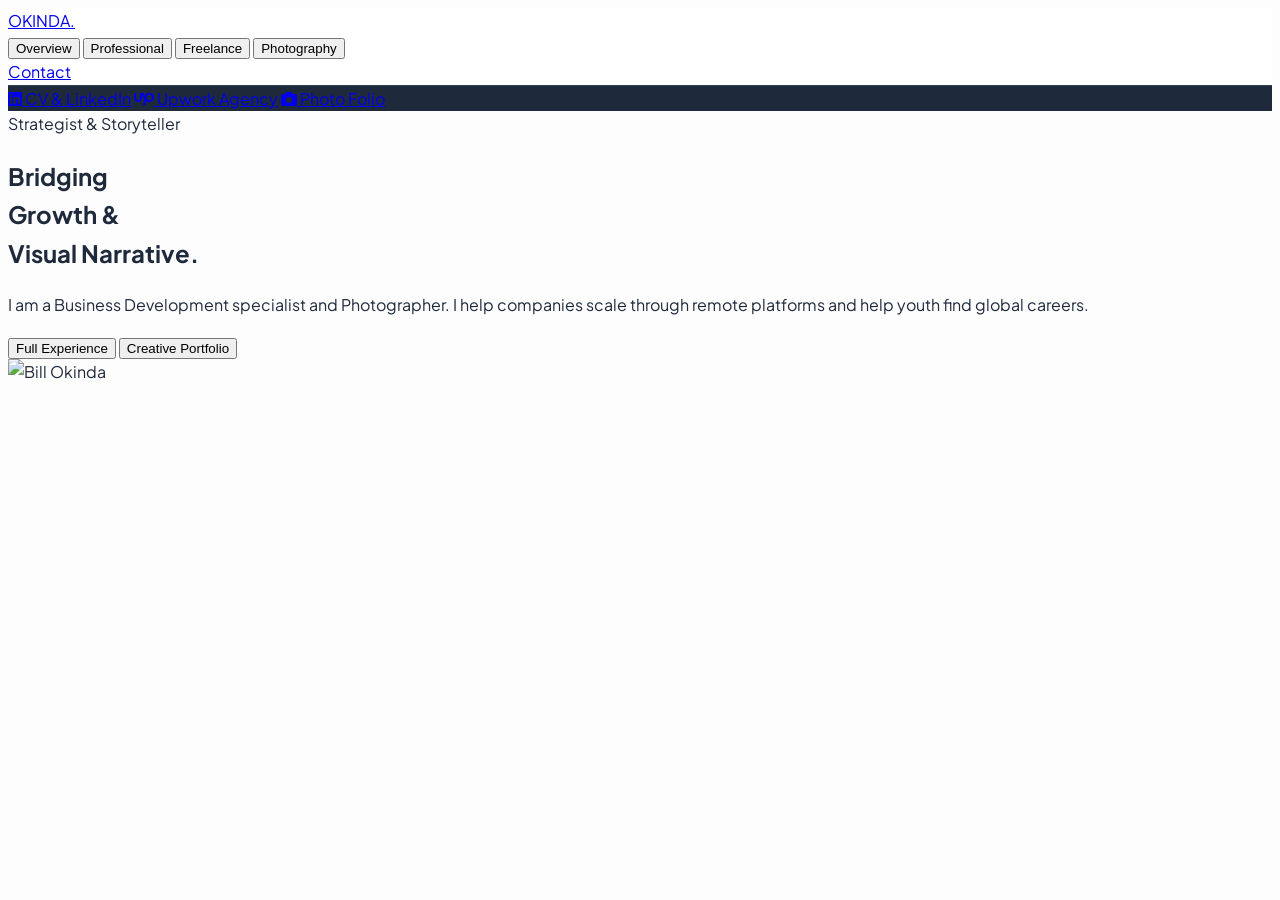
==== index.html @ 8207af19 "Create index.html" ====
<!DOCTYPE html>
<html lang="en">
<head>
    <meta charset="UTF-8">
    <meta name="viewport" content="width=device-width, initial-scale=1.0">
    <title>Bill Okinda | Portfolio</title>
    <script src="https://cdn.tailwindcss.com"></script>
    <link rel="stylesheet" href="https://cdnjs.cloudflare.com/ajax/libs/font-awesome/6.4.0/css/all.min.css">
    <style>
        @import url('https://fonts.googleapis.com/css2?family=Plus+Jakarta+Sans:wght@300;400;500;600;700;800&display=swap');
        body { font-family: 'Plus Jakarta Sans', sans-serif; color: #1e293b; background-color: #fdfdfd; line-height: 1.6; }
        .page { display: none; animation: slideUp 0.5s ease-out; }
        .page.active { display: block; }
        @keyframes slideUp { from { opacity: 0; transform: translateY(30px); } to { opacity: 1; transform: translateY(0); } }
        .nav-link.active { color: #2563eb; font-weight: 800; border-bottom: 3px solid #2563eb; }
        .glass { background: rgba(255, 255, 255, 0.95); backdrop-filter: blur(10px); }
        .sticky-footer { background: #1e293b; color: white; border-top: 1px solid #334155; }
        .img-zoom { transition: transform 0.5s ease; overflow: hidden; }
        .img-zoom:hover img { transform: scale(1.05); }
    </style>
</head>
<body class="pb-24">

    <!-- NAVIGATION -->
    <nav class="fixed w-full z-50 glass border-b border-slate-200">
        <div class="max-w-7xl mx-auto px-6 py-5 flex justify-between items-center">
            <a href="#" onclick="showPage('home')" class="text-2xl font-black tracking-tighter uppercase">OKINDA<span class="text-blue-600">.</span></a>
            <div class="hidden md:flex space-x-10 text-[11px] font-black uppercase tracking-[0.2em] text-slate-500">
                <button onclick="showPage('home')" class="nav-link">Overview</button>
                <button onclick="showPage('experience')" class="nav-link">Professional</button>
                <button onclick="showPage('freelance')" class="nav-link">Freelance</button>
                <button onclick="showPage('photography')" class="nav-link">Photography</button>
            </div>
            <a href="mailto:okinda27@gmail.com" class="bg-blue-600 text-white px-6 py-2 rounded-full text-xs font-bold hover:bg-slate-900 transition shadow-lg shadow-blue-200">Contact</a>
        </div>
    </nav>

    <!-- STICKY QUICK LINKS BAR -->
    <div class="fixed bottom-0 w-full z-50 sticky-footer py-4 shadow-2xl">
        <div class="max-w-7xl mx-auto px-6 flex justify-around items-center text-[10px] md:text-xs font-bold uppercase tracking-widest text-white">
            <a href="https://linkedin.com/in/bill-okinda-22b8b1bb" target="_blank" class="hover:text-blue-400 transition flex items-center"><i class="fa-brands fa-linkedin text-lg mr-2"></i> CV & LinkedIn</a>
            <a href="https://www.upwork.com/freelancers/~012c4f7416079e3001" target="_blank" class="hover:text-green-400 transition flex items-center"><i class="fa-brands fa-upwork text-lg mr-2"></i> Upwork Agency</a>
            <a href="#" class="hover:text-red-400 transition flex items-center"><i class="fa-solid fa-camera text-lg mr-2"></i> Photo Folio</a>
        </div>
    </div>

    <!-- PAGE: HOME -->
    <main id="home" class="page active pt-40 pb-20">
        <section class="max-w-7xl mx-auto px-6">
            <div class="flex flex-col md:flex-row items-center gap-16">
                <div class="md:w-3/5">
                    <span class="bg-blue-50 text-blue-600 px-4 py-1 rounded-full text-[10px] font-black uppercase tracking-widest mb-6 inline-block">Strategist & Storyteller</span>
                    <h1 class="text-6xl md:text-8xl font-black tracking-tighter leading-none mb-8 text-slate-900">
                        Bridging <br><span class="text-blue-600">Growth</span> & <br>Visual Narrative.
                    </h1>
                    <p class="text-xl text-slate-500 max-w-2xl mb-12">
                        I am a Business Development specialist and Photographer. I help companies scale through remote platforms and help youth find global careers.
                    </p>
                    <div class="flex flex-wrap gap-4">
                        <button onclick="showPage('experience')" class="bg-slate-900 text-white px-8 py-4 rounded-2xl font-bold shadow-xl">Full Experience</button>
                        <button onclick="showPage('photography')" class="bg-white border border-slate-200 px-8 py-4 rounded-2xl font-bold">Creative Portfolio</button>
                    </div>
                </div>
                
                <!-- VISUAL 1: HERO IMAGE -->
                <div class="md:w-2/5">
                    <div class="relative">
                        <div class="absolute -inset-4 bg-blue-600/10 rounded-[3rem] -rotate-3"></div>
                        <!-- PASTE YOUR MAIN PROFILE IMAGE LINK BELOW -->
                        <img src="https://i.postimg.cc/6ptYqXnv/IMG-8351.jpg" 
                             alt="Bill Okinda" 
                             class="relative w-full h-[500px] object-cover rounded-[3rem] shadow-2xl border-4 border-white">
                    </div>
                </div>
            </div>
        </section>
    </main>

    <!-- PAGE: EXPERIENCE -->
    <main id="experience" class="page pt-40 pb-20">
        <section class="max-w-6xl mx-auto px-6">
            <h2 class="text-xs font-black uppercase tracking-[0.4em] text-blue-600 mb-6">Professional History</h2>
            <h3 class="text-5xl font-black tracking-tighter mb-16 italic">Building bridges to the <span class="text-slate-400">digital economy.</span></h3>
            
            <div class="space-y-32">
                <!-- GENERATION KENYA -->
                <div class="flex flex-col md:flex-row gap-16">
                    <div class="md:w-1/2">
                        <span class="text-sm font-black text-blue-600 italic">Generation Kenya</span>
                        <h4 class="text-4xl font-black mt-2 mb-6">Advocating for Untapped Talent</h4>
                        <p class="text-lg text-slate-600 leading-relaxed mb-6">
                            My work at <strong>Generation Kenya</strong> is driven by a simple belief: <strong>opportunity should be as universal as talent.</strong> As the Employer Engagement Lead, I am the link between high-potential youth and the companies that need their skills.
                        </p>
                        <ul class="space-y-4 text-slate-700">
                            <li><i class="fa-solid fa-check-circle text-blue-600 mr-2"></i> Onboarded 20+ major employers for sustainable hiring.</li>
                            <li><i class="fa-solid fa-check-circle text-blue-600 mr-2"></i> Mentored 200+ youth in CV branding and interviewing.</li>
                            <li><i class="fa-solid fa-check-circle text-blue-600 mr-2"></i> Created a pipeline of 300+ employer leads.</li>
                        </ul>
                    </div>
                    <!-- VISUAL 2: GENERATION KENYA IMPACT IMAGE -->
                    <div class="md:w-1/2">
                        <div class="img-zoom rounded-[2.5rem] shadow-xl">
                            <img src="https://i.postimg.cc/R0ctH6Bp/AP1Gcz-M09a4k-Uf-PSFET-6HOs-Nnlg-FUv-Znbnhz-YHp-XVd-MHZfng-NAdl-Sj-VOP5Mhj3IZDCb-MMMF49zd-G3n-Ls-EYt.jpg" 
                                 alt="Mentorship Visual" 
                                 class="w-full h-96 object-cover">
                        </div>
                        <p class="text-xs text-slate-400 mt-4 italic">Visualizing Mentorship: Helping 200+ youth find their voice in the job market.</p>
                    </div>
                </div>

                <!-- eMOBILIS -->
                <div class="flex flex-col md:flex-row-reverse gap-16 border-t pt-20">
                    <div class="md:w-1/2">
                        <span class="text-sm font-black text-blue-600 italic">eMobilis BPO</span>
                        <h4 class="text-4xl font-black mt-2 mb-6">Platform Lead & Project Strategist</h4>
                        <p class="text-lg text-slate-600 leading-relaxed mb-6">
                            I managed the <strong>Upwork Agency</strong> and remote B2B platforms for eMobilis, ensuring the institutional presence was high-value and project delivery was seamless.
                        </p>
                        <ul class="space-y-2 text-slate-500 font-medium">
                            <li>• Closed $50,000+ in contracts via cold outreach.</li>
                            <li>• Assisted end-to-end project management with supervisor coordination.</li>
                            <li>• Maintained 97% CSAT across complex platform workflows.</li>
                        </ul>
                    </div>
                    <!-- VISUAL 3: BPO/PLATFORM MANAGEMENT IMAGE -->
                    <div class="md:w-1/2">
                        <div class="img-zoom rounded-[2.5rem] shadow-xl">
                            <img src="https://images.unsplash.com/photo-1553877522-43269d4ea984?q=80&w=1000" 
                                 alt="Platform Management" 
                                 class="w-full h-96 object-cover">
                        </div>
                    </div>
                </div>
            </div>
        </section>
    </main>

    <!-- PAGE: FREELANCE -->
    <main id="freelance" class="page pt-40 pb-20 bg-slate-100">
        <section class="max-w-6xl mx-auto px-6">
            <h2 class="text-xs font-black uppercase tracking-[0.4em] text-blue-600 mb-6 text-center">Freelance Strategy</h2>
            <h3 class="text-5xl font-black tracking-tighter mb-20 text-center">Data, Growth & <span class="text-slate-400">Customer Success.</span></h3>
            
            <div class="grid md:grid-cols-2 gap-12 items-center mb-20">
                <div>
                    <h4 class="text-3xl font-black mb-6">Customer Success & Outreach</h4>
                    <p class="text-lg text-slate-600 leading-relaxed mb-6">
                        For <strong>The World's Greatest Rejuvenation</strong>, I handled the entire customer journey. This included solving complex issues on Gorgias and Shopify, and conducting cold outreach to drive new business.
                    </p>
                    <div class="bg-white p-6 rounded-2xl shadow-sm border border-slate-200">
                        <p class="text-sm font-bold text-slate-500 mb-4 uppercase tracking-widest">Stack Expertise</p>
                        <div class="flex flex-wrap gap-3">
                            <span class="bg-blue-600 text-white px-4 py-1 rounded-full text-[10px] font-bold">Gorgias</span>
                            <span class="bg-blue-600 text-white px-4 py-1 rounded-full text-[10px] font-bold">Shopify</span>
                            <span class="bg-blue-600 text-white px-4 py-1 rounded-full text-[10px] font-bold">Apollo.io</span>
                            <span class="bg-blue-600 text-white px-4 py-1 rounded-full text-[10px] font-bold">ZoomInfo</span>
                        </div>
                    </div>
                </div>
                <!-- VISUAL 4: FREELANCE DASHBOARD / RESULTS IMAGE -->
                <div class="relative">
                    <div class="absolute inset-0 bg-blue-600 rounded-[2.5rem] rotate-2"></div>
                    <img src="https://images.unsplash.com/photo-1460925895917-afdab827c52f?q=80&w=1000" 
                         alt="Freelance Results" 
                         class="relative rounded-[2.5rem] shadow-2xl h-96 w-full object-cover">
                </div>
            </div>
        </section>
    </main>

    <!-- PAGE: PHOTOGRAPHY -->
    <main id="photography" class="page pt-40 pb-20">
        <section class="max-w-7xl mx-auto px-6">
            <h2 class="text-xs font-black uppercase tracking-[0.4em] text-blue-600 mb-6">Visual Storyteller</h2>
            <h3 class="text-5xl font-black tracking-tighter mb-16">Capturing the <span class="text-slate-400 italic font-medium">human narrative.</span></h3>
            
            <div class="bg-slate-900 text-white p-12 md:p-20 rounded-[3rem] mb-20 flex flex-col md:flex-row gap-16 items-center">
                <div class="md:w-1/2">
                    <span class="text-blue-400 font-black uppercase tracking-widest text-xs">UNFPA Recognition</span>
                    <h4 class="text-4xl font-black mt-4 mb-6 italic underline">The GBV Photo Campaign</h4>
                    <p class="text-xl text-slate-400 leading-relaxed italic">
                        "Winning 3rd place in this campaign was a testament to the power of a lens to advocate for the voiceless. It's where my Literature degree meets the real world."
                    </p>
                </div>
                <!-- VISUAL 5: THE UNFPA AWARD WINNING SHOT SLOT -->
                <div class="md:w-1/2">
                    <img src="https://i.postimg.cc/FFgwrDJX/Screenshot-2026-04-11-203801.png" 
                         alt="UNFPA Campaign" 
                         class="rounded-[2rem] h-80 w-full object-cover shadow-2xl grayscale">
                </div>
            </div>

            <!-- THE 8-IMAGE VISUAL GRID -->
            <div class="grid grid-cols-1 md:grid-cols-2 lg:grid-cols-4 gap-6">
                <!-- PHOTO 6 -->
                <div class="img-zoom h-80 rounded-3xl bg-slate-100 relative group overflow-hidden">
                    <img src="https://i.postimg.cc/Pfwms5Nt/AP1Gcz-MFu-N2Fatj-Ysl-Qn-NBrin-l-G6a-XZkp-E-7hn-U2KRgx-Vu0L6UF0y-WDo-Dxab-F2Z01a-HGUa-Oq-P-7AJp-Od-B.jpg" class="w-full h-full object-cover group-hover:scale-110 transition duration-700">
                    <div class="absolute inset-0 bg-black/60 opacity-0 group-hover:opacity-100 transition-opacity flex items-center justify-center p-6 text-center">
                        <p class="text-white text-xs font-bold uppercase tracking-widest">Documentary Shot 01</p>
                    </div>
                </div>
                <!-- PHOTO 7 -->
                <div class="img-zoom h-80 rounded-3xl bg-slate-100 relative group overflow-hidden">
                    <img src="https://i.postimg.cc/9FXFPx3q/AP1Gcz-Pe-SGj-Ey-OMV3wjw-YXc-Rz9m-8-QKNql-MQerp654xsu-WV3g-S4rsiq-ZXf-J84LZFi8Kc-x-Uigi-U62ABx-ccj-R.jpg" class="w-full h-full object-cover group-hover:scale-110 transition duration-700">
                    <div class="absolute inset-0 bg-black/60 opacity-0 group-hover:opacity-100 transition-opacity flex items-center justify-center p-6 text-center">
                        <p class="text-white text-xs font-bold uppercase tracking-widest">Documentary Shot 02</p>
                    </div>
                </div>
                <!-- PHOTO 8 -->
                <div class="img-zoom h-80 rounded-3xl bg-slate-100 relative group overflow-hidden">
                    <img src="https://i.postimg.cc/KzNhR28k/AP1Gcz-Nj-La-Mxi-NYa6CYgi-EE-YU-V1r-N3AIKsy3t-LNnfyr0e-S9lwg-l8j2p-ZU4jb-U6szp-Hw-GXGACexup-FFbe-HE5.jpg" class="w-full h-full object-cover group-hover:scale-110 transition duration-700">
                    <div class="absolute inset-0 bg-black/60 opacity-0 group-hover:opacity-100 transition-opacity flex items-center justify-center p-6 text-center">
                        <p class="text-white text-xs font-bold uppercase tracking-widest">Portrait 01</p>
                    </div>
                </div>
                <!-- PHOTO 9 -->
                <div class="img-zoom h-80 rounded-3xl bg-slate-100 relative group overflow-hidden">
                    <img src="https://i.postimg.cc/pTV1cnPG/AP1Gcz-Pf-Tc-h-Ka-Vo-MPDikud7t-M55o-Pky-L84138Oe-TNf7L-s-AGc-Oor-JJJwpg-Ia1e-Lxeb8j-O9THZymlv-No-CYG.jpg" class="w-full h-full object-cover group-hover:scale-110 transition duration-700">
                    <div class="absolute inset-0 bg-black/60 opacity-0 group-hover:opacity-100 transition-opacity flex items-center justify-center p-6 text-center">
                        <p class="text-white text-xs font-bold uppercase tracking-widest">Portrait 02</p>
                    </div>
                </div>
                <!-- PHOTO 10 -->
                <div class="img-zoom h-80 rounded-3xl bg-slate-100 relative group overflow-hidden">
                    <img src="https://i.postimg.cc/6pDYBXHN/AP1Gcz-Mr1ZMQy3U8Ek1uj-N5It7bp5q2q-ZTm3QOp2Wh-TIG5WIY0Ns-VFy1YDye-NS3I-W8Ay225ODF4K80R0BI6Pso2ip-Ylx.jpg" class="w-full h-full object-cover group-hover:scale-110 transition duration-700">
                    <div class="absolute inset-0 bg-black/60 opacity-0 group-hover:opacity-100 transition-opacity flex items-center justify-center p-6 text-center">
                        <p class="text-white text-xs font-bold uppercase tracking-widest">Commercial 01</p>
                    </div>
                </div>
                <!-- PHOTO 11 -->
                <div class="img-zoom h-80 rounded-3xl bg-slate-100 relative group overflow-hidden">
                    <img src="https://i.postimg.cc/mgbXgHF7/AP1Gcz-NBUAun-L9b49h-Vvh-Yos2l8Y-1q16V1a-QIwq-KB91n5y5ZQDGj-NVx-FI6ROzh-Zi5uq-Ilo7-6RUs-H2AOg3DJre-W.jpg" class="w-full h-full object-cover group-hover:scale-110 transition duration-700">
                    <div class="absolute inset-0 bg-black/60 opacity-0 group-hover:opacity-100 transition-opacity flex items-center justify-center p-6 text-center">
                        <p class="text-white text-xs font-bold uppercase tracking-widest">Commercial 02</p>
                    </div>
                </div>
                <!-- PHOTO 12 -->
                <div class="img-zoom h-80 rounded-3xl bg-slate-100 relative group overflow-hidden">
                    <img src="https://i.postimg.cc/rsN1Bfjv/AP1Gcz-Pm-TUgo4YA2De6yt-Vf-KL93Kdk0oj-Ck2ws-Ri-Oqe0Itc-Gx-Y5E-Wabb8o-UCNj-VHEyu5Wg-GL807-Its2Tvp-G8F.jpg" class="w-full h-full object-cover group-hover:scale-110 transition duration-700">
                    <div class="absolute inset-0 bg-black/60 opacity-0 group-hover:opacity-100 transition-opacity flex items-center justify-center p-6 text-center">
                        <p class="text-white text-xs font-bold uppercase tracking-widest">Social Impact 01</p>
                    </div>
                </div>
                <!-- PHOTO 13 -->
                <div class="img-zoom h-80 rounded-3xl bg-slate-100 relative group overflow-hidden">
                    <img src="https://i.postimg.cc/pVCnt5R5/AP1Gcz-OUzp-Pjkj-MSL2Fp-ZFv-Cz2Rf3yua-6aa-IGD7LDiu-Kn5XSd-Or-ELfq5VBya-STtz-QYl-PIm0HMy-BIwn-Px-AX2K.jpg" class="w-full h-full object-cover group-hover:scale-110 transition duration-700">
                    <div class="absolute inset-0 bg-black/60 opacity-0 group-hover:opacity-100 transition-opacity flex items-center justify-center p-6 text-center">
                        <p class="text-white text-xs font-bold uppercase tracking-widest">Social Impact 02</p>
                    </div>
                </div>
            </div>
        </section>
    </main>

    <script>
        function showPage(pageId) {
            document.querySelectorAll('.page').forEach(p => p.classList.remove('active'));
            document.getElementById(pageId).classList.add('active');
            
            document.querySelectorAll('.nav-link').forEach(l => {
                l.classList.remove('active');
                if(l.textContent.toLowerCase().includes(pageId.substring(0,3)) || (pageId === 'home' && l.textContent === 'Overview')) {
                    l.classList.add('active');
                }
            });
            window.scrollTo({ top: 0, behavior: 'smooth' });
        }
    </script>
</body>
</html>
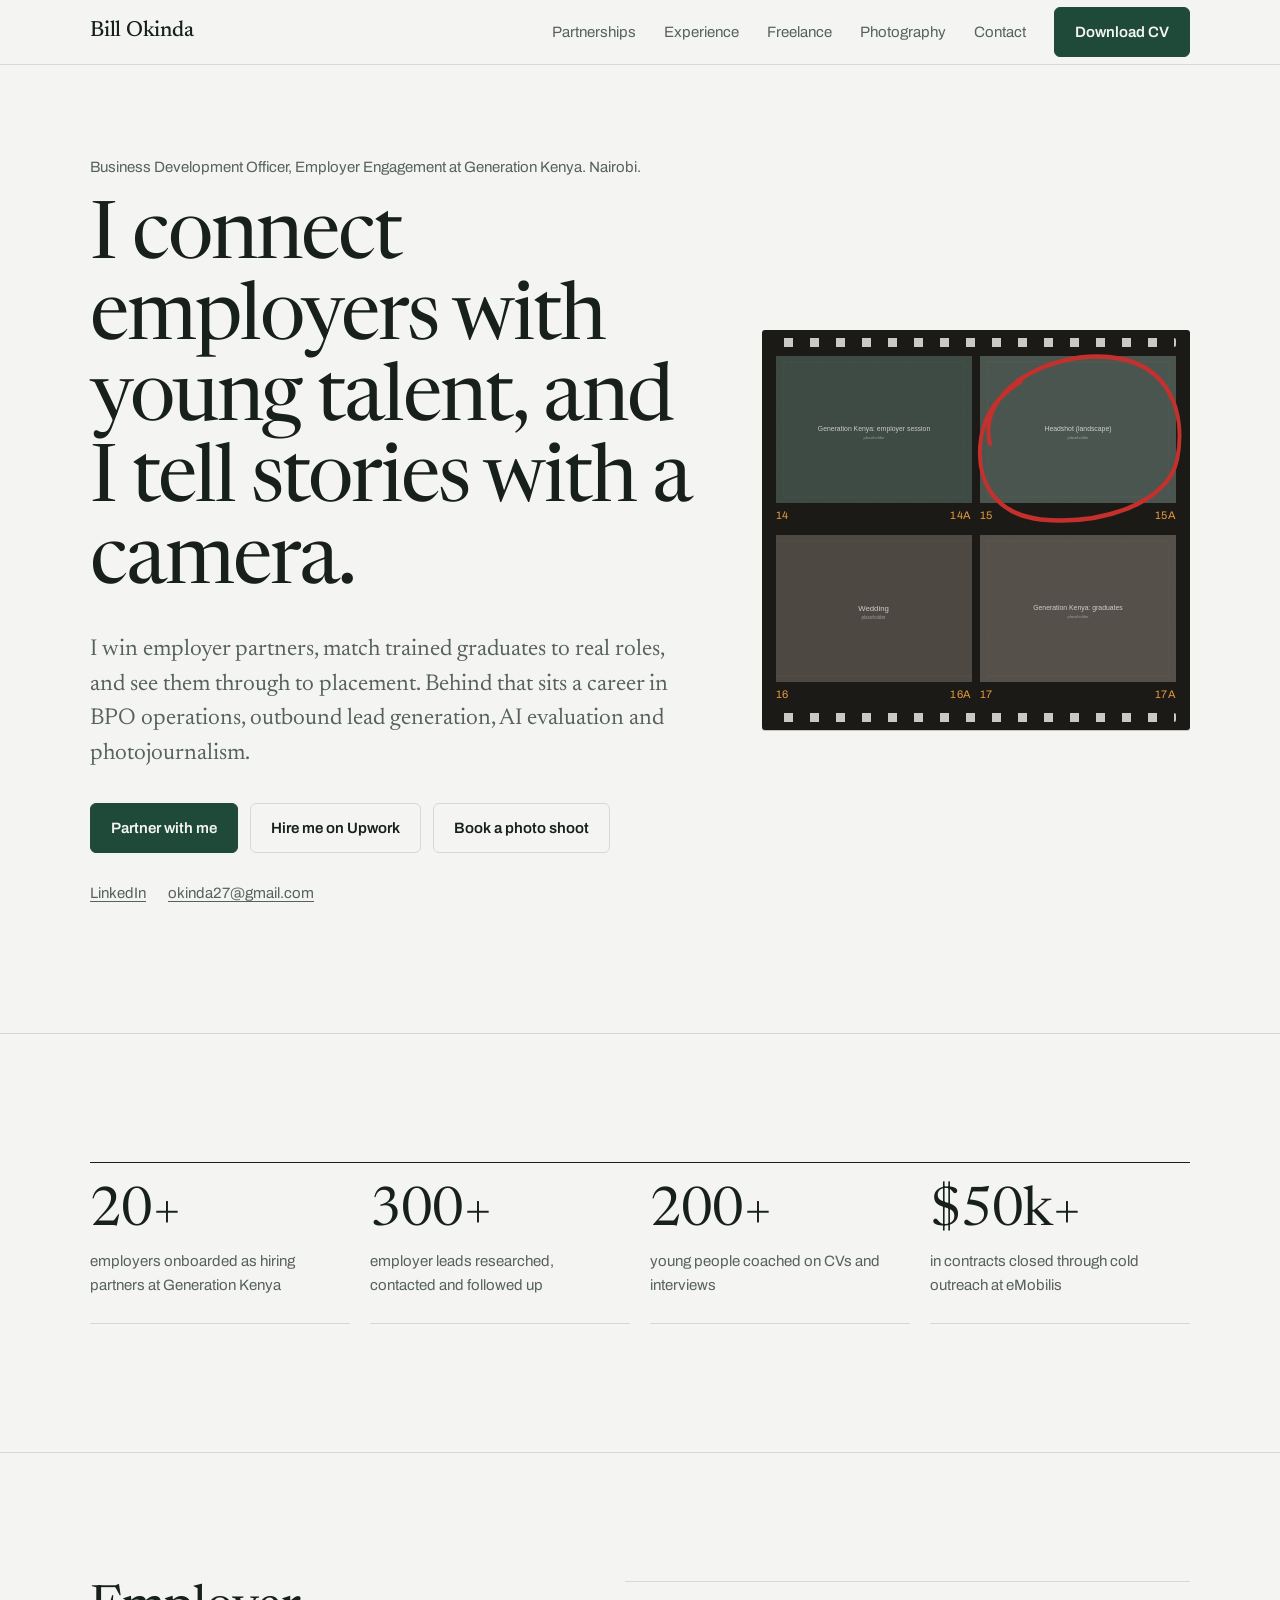
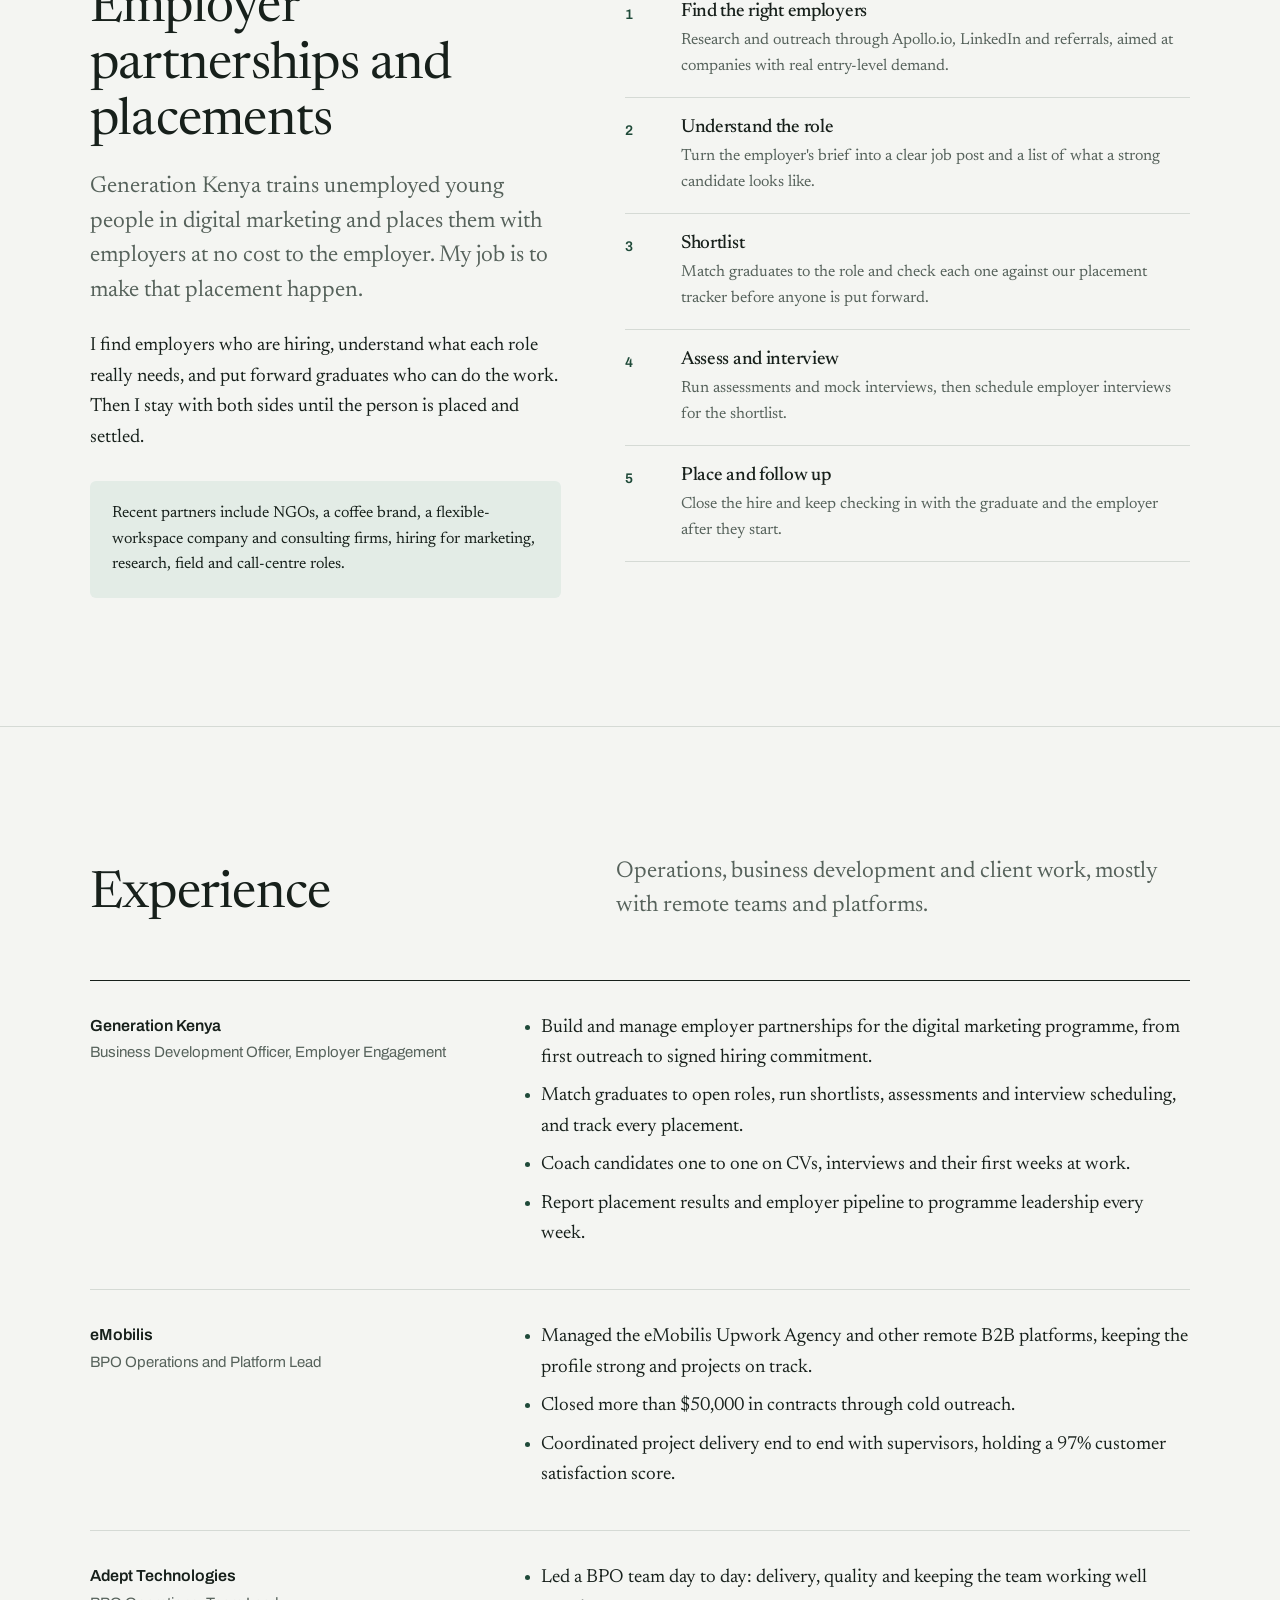
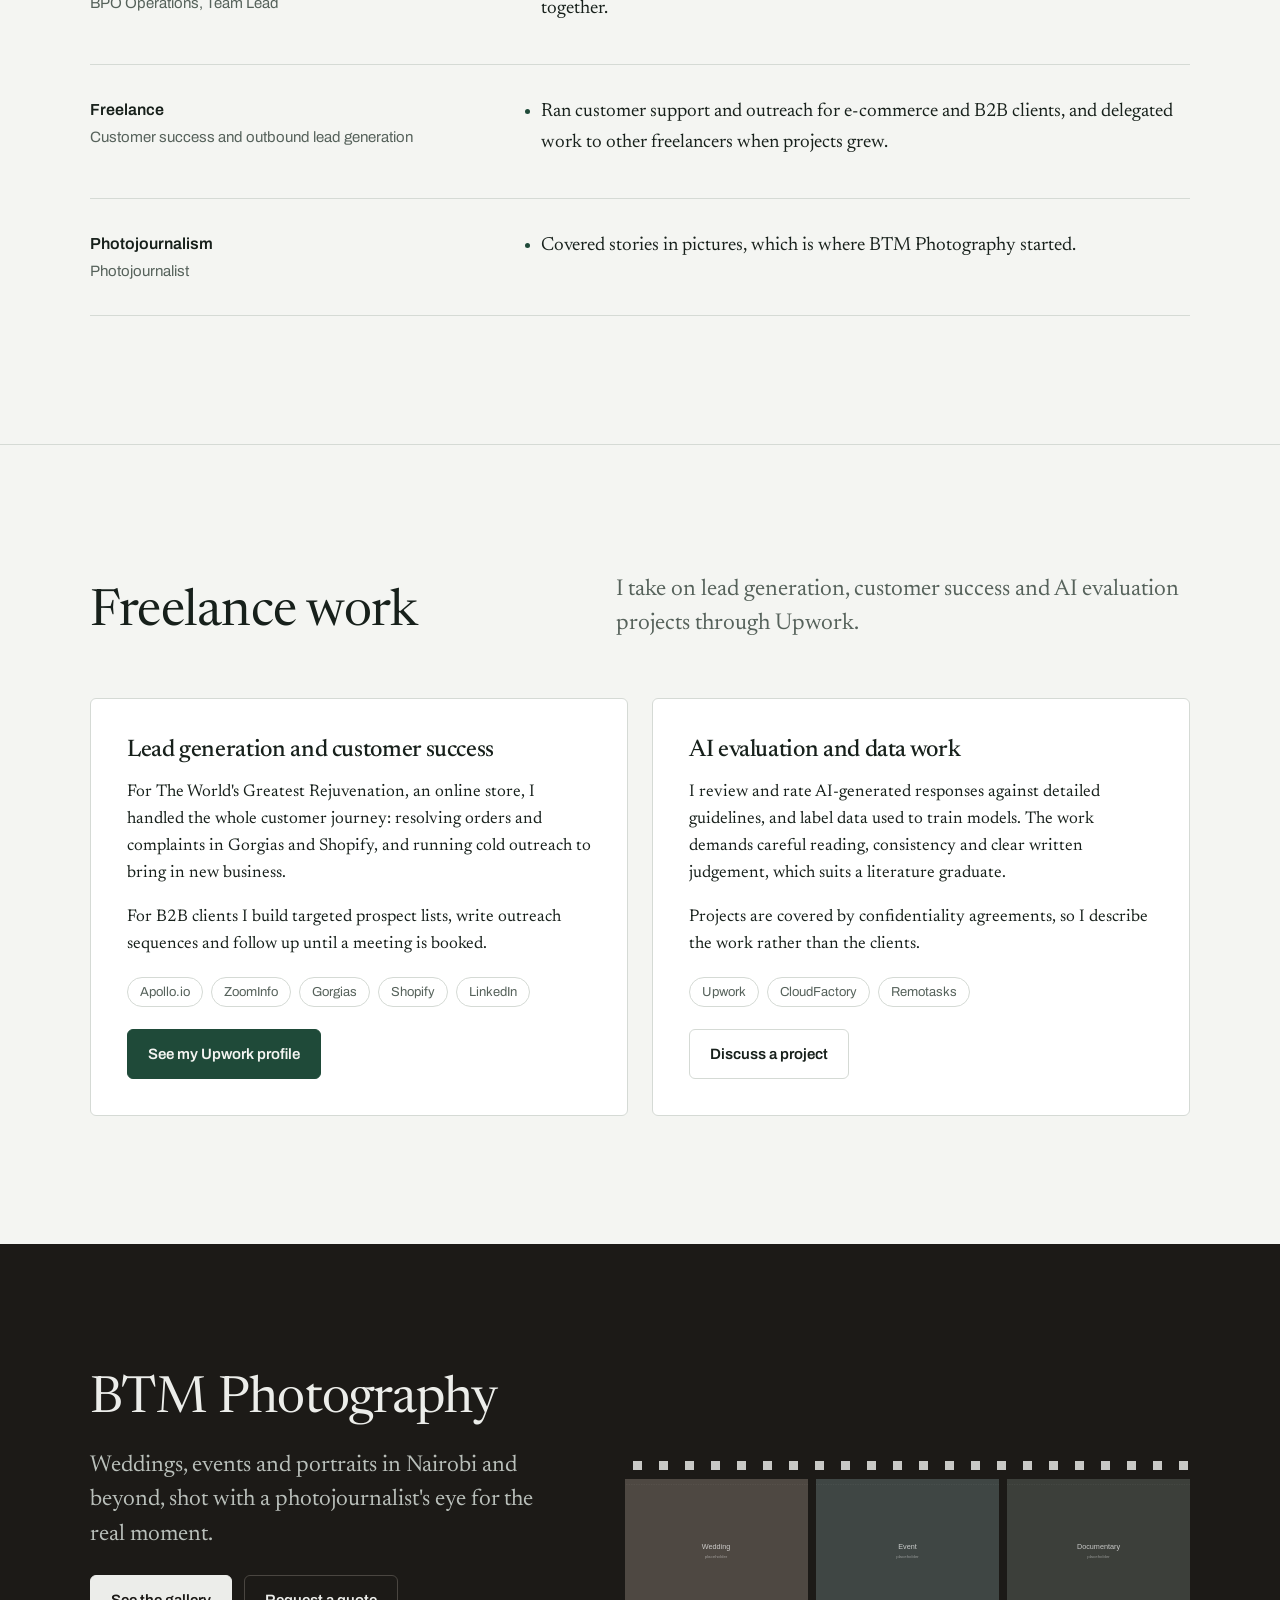
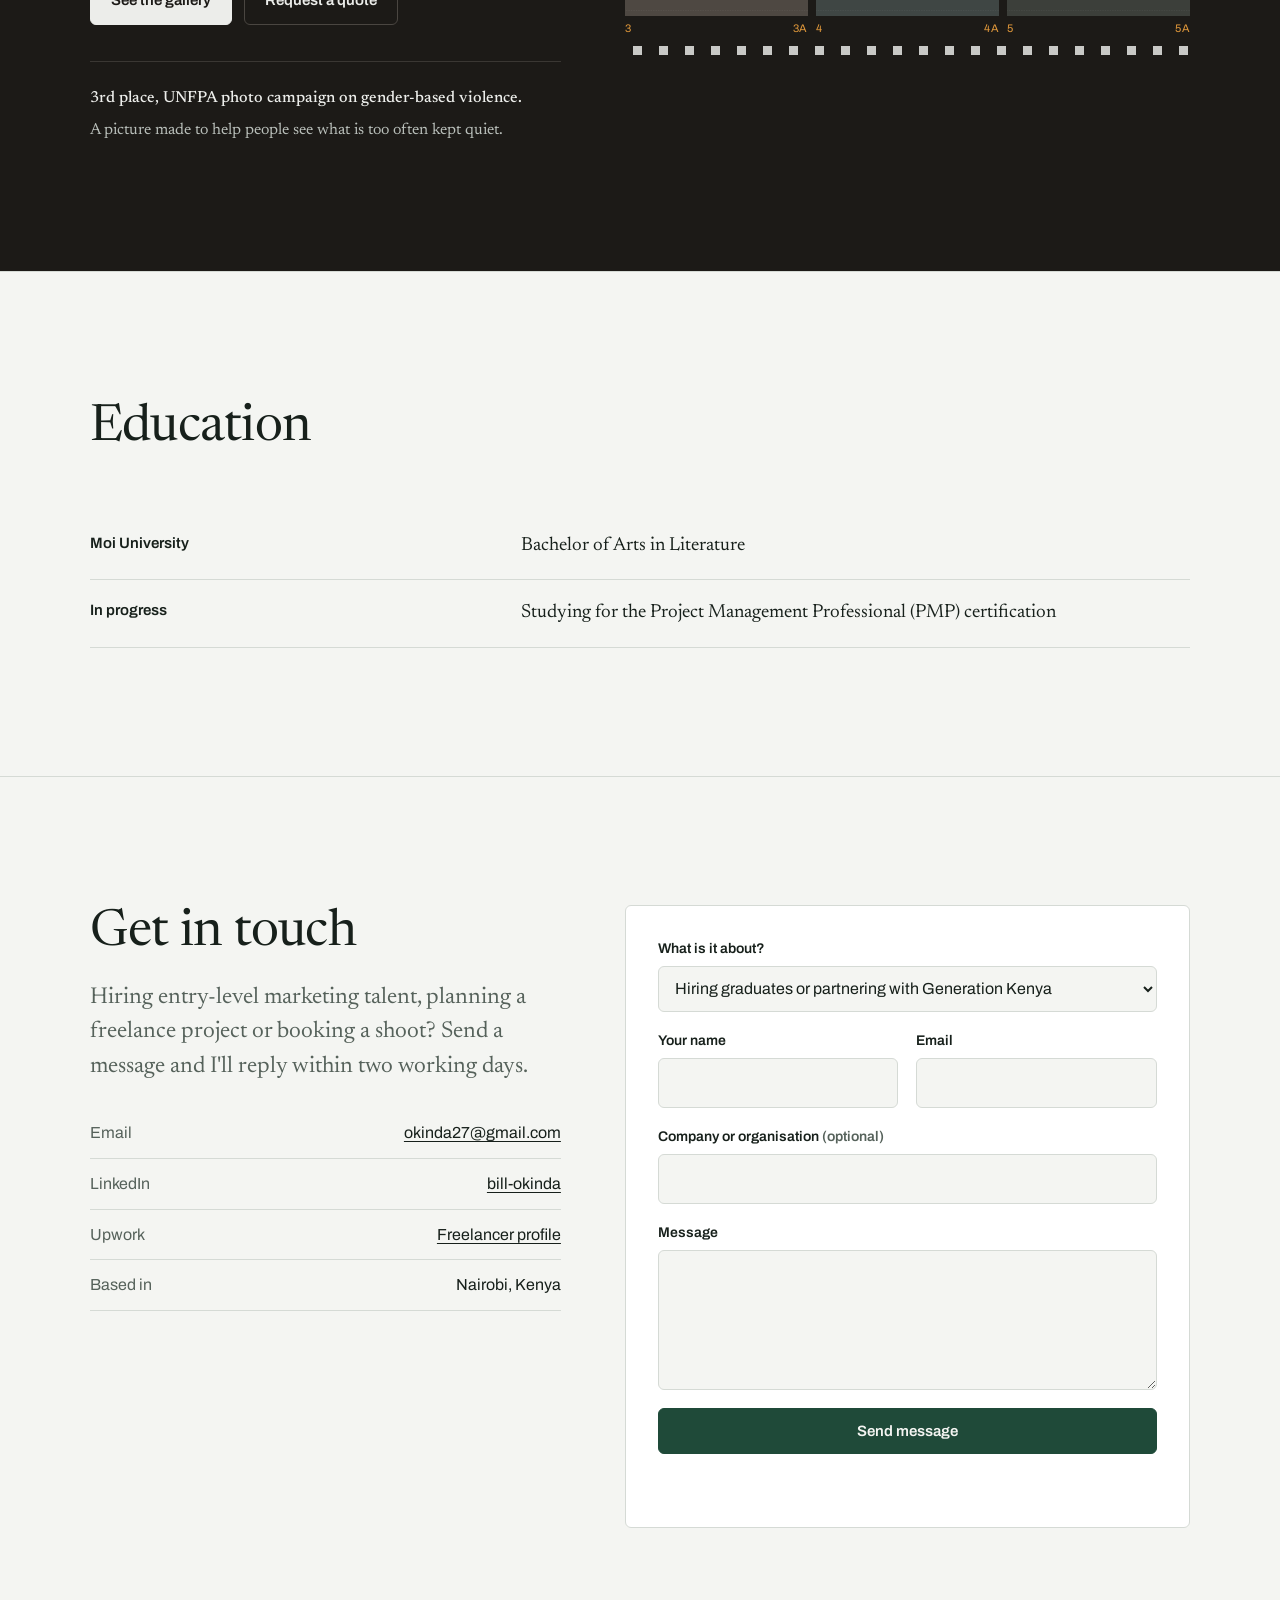
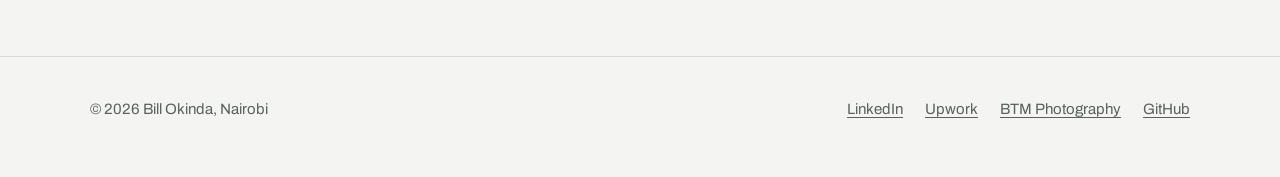
==== commit 5d322f86: "Redesign: home and photography pages, self-hosted fonts, SEO, forms, checklist Co-Authored-By: Claud" ====
--- a/index.html
+++ b/index.html
@@ -1,270 +1,333 @@
-<!DOCTYPE html>
+<!doctype html>
 <html lang="en">
 <head>
-    <meta charset="UTF-8">
-    <meta name="viewport" content="width=device-width, initial-scale=1.0">
-    <title>Bill Okinda | Portfolio</title>
-    <script src="https://cdn.tailwindcss.com"></script>
-    <link rel="stylesheet" href="https://cdnjs.cloudflare.com/ajax/libs/font-awesome/6.4.0/css/all.min.css">
-    <style>
-        @import url('https://fonts.googleapis.com/css2?family=Plus+Jakarta+Sans:wght@300;400;500;600;700;800&display=swap');
-        body { font-family: 'Plus Jakarta Sans', sans-serif; color: #1e293b; background-color: #fdfdfd; line-height: 1.6; }
-        .page { display: none; animation: slideUp 0.5s ease-out; }
-        .page.active { display: block; }
-        @keyframes slideUp { from { opacity: 0; transform: translateY(30px); } to { opacity: 1; transform: translateY(0); } }
-        .nav-link.active { color: #2563eb; font-weight: 800; border-bottom: 3px solid #2563eb; }
-        .glass { background: rgba(255, 255, 255, 0.95); backdrop-filter: blur(10px); }
-        .sticky-footer { background: #1e293b; color: white; border-top: 1px solid #334155; }
-        .img-zoom { transition: transform 0.5s ease; overflow: hidden; }
-        .img-zoom:hover img { transform: scale(1.05); }
-    </style>
+  <meta charset="utf-8">
+  <meta name="viewport" content="width=device-width, initial-scale=1">
+  <title>Bill Okinda | Business development, employer partnerships and photography</title>
+  <meta name="description" content="Bill Okinda is a Nairobi-based business development officer who connects employers with trained young talent at Generation Kenya, with a background in BPO operations, freelance lead generation, AI evaluation and photography.">
+  <link rel="canonical" href="https://okinda-bill.github.io/portfolio/">
+  <meta name="theme-color" content="#F4F5F2" media="(prefers-color-scheme: light)">
+  <meta name="theme-color" content="#121614" media="(prefers-color-scheme: dark)">
+
+  <meta property="og:type" content="profile">
+  <meta property="og:title" content="Bill Okinda">
+  <meta property="og:description" content="Employer partnerships and youth placement at Generation Kenya. BPO operations, lead generation, AI evaluation and BTM Photography.">
+  <meta property="og:url" content="https://okinda-bill.github.io/portfolio/">
+  <meta property="og:image" content="https://okinda-bill.github.io/portfolio/assets/img/og-image.png">
+  <meta property="og:image:width" content="1200">
+  <meta property="og:image:height" content="630">
+  <meta name="twitter:card" content="summary_large_image">
+
+  <link rel="icon" href="assets/img/favicon.svg" type="image/svg+xml">
+  <link rel="preload" href="assets/fonts/newsreader.woff2" as="font" type="font/woff2" crossorigin>
+  <link rel="stylesheet" href="assets/css/site.css">
+
+  <script type="application/ld+json">
+  {
+    "@context": "https://schema.org",
+    "@type": "Person",
+    "name": "Bill Okinda",
+    "alternateName": "Bill Odhiambo",
+    "jobTitle": "Business Development Officer, Employer Engagement",
+    "worksFor": { "@type": "Organization", "name": "Generation Kenya" },
+    "address": { "@type": "PostalAddress", "addressLocality": "Nairobi", "addressCountry": "KE" },
+    "alumniOf": { "@type": "CollegeOrUniversity", "name": "Moi University" },
+    "email": "mailto:okinda27@gmail.com",
+    "url": "https://okinda-bill.github.io/portfolio/",
+    "sameAs": [
+      "https://linkedin.com/in/bill-okinda-22b8b1bb",
+      "https://www.upwork.com/freelancers/~012c4f7416079e3001"
+    ]
+  }
+  </script>
 </head>
-<body class="pb-24">
-
-    <!-- NAVIGATION -->
-    <nav class="fixed w-full z-50 glass border-b border-slate-200">
-        <div class="max-w-7xl mx-auto px-6 py-5 flex justify-between items-center">
-            <a href="#" onclick="showPage('home')" class="text-2xl font-black tracking-tighter uppercase">OKINDA<span class="text-blue-600">.</span></a>
-            <div class="hidden md:flex space-x-10 text-[11px] font-black uppercase tracking-[0.2em] text-slate-500">
-                <button onclick="showPage('home')" class="nav-link">Overview</button>
-                <button onclick="showPage('experience')" class="nav-link">Professional</button>
-                <button onclick="showPage('freelance')" class="nav-link">Freelance</button>
-                <button onclick="showPage('photography')" class="nav-link">Photography</button>
-            </div>
-            <a href="mailto:okinda27@gmail.com" class="bg-blue-600 text-white px-6 py-2 rounded-full text-xs font-bold hover:bg-slate-900 transition shadow-lg shadow-blue-200">Contact</a>
-        </div>
-    </nav>
-
-    <!-- STICKY QUICK LINKS BAR -->
-    <div class="fixed bottom-0 w-full z-50 sticky-footer py-4 shadow-2xl">
-        <div class="max-w-7xl mx-auto px-6 flex justify-around items-center text-[10px] md:text-xs font-bold uppercase tracking-widest text-white">
-            <a href="https://linkedin.com/in/bill-okinda-22b8b1bb" target="_blank" class="hover:text-blue-400 transition flex items-center"><i class="fa-brands fa-linkedin text-lg mr-2"></i> CV & LinkedIn</a>
-            <a href="https://www.upwork.com/freelancers/~012c4f7416079e3001" target="_blank" class="hover:text-green-400 transition flex items-center"><i class="fa-brands fa-upwork text-lg mr-2"></i> Upwork Agency</a>
-            <a href="#" class="hover:text-red-400 transition flex items-center"><i class="fa-solid fa-camera text-lg mr-2"></i> Photo Folio</a>
-        </div>
+<body>
+  <a class="skip-link" href="#main">Skip to content</a>
+
+  <header class="site-header">
+    <div class="wrap">
+      <a class="wordmark" href="./">Bill Okinda</a>
+      <button class="nav-toggle" type="button" aria-expanded="false" aria-controls="site-nav" aria-label="Open menu">
+        <svg width="20" height="14" viewBox="0 0 20 14" aria-hidden="true"><path d="M0 1h20M0 7h20M0 13h20" stroke="currentColor" stroke-width="2"/></svg>
+      </button>
+      <nav class="nav" id="site-nav" aria-label="Main" data-open="false">
+        <a href="#partnerships">Partnerships</a>
+        <a href="#experience">Experience</a>
+        <a href="#freelance">Freelance</a>
+        <a href="photography/">Photography</a>
+        <a href="#contact">Contact</a>
+        <a class="btn" href="cv/Bill-Okinda-CV.pdf" download>Download CV</a>
+      </nav>
     </div>
-
-    <!-- PAGE: HOME -->
-    <main id="home" class="page active pt-40 pb-20">
-        <section class="max-w-7xl mx-auto px-6">
-            <div class="flex flex-col md:flex-row items-center gap-16">
-                <div class="md:w-3/5">
-                    <span class="bg-blue-50 text-blue-600 px-4 py-1 rounded-full text-[10px] font-black uppercase tracking-widest mb-6 inline-block">Strategist & Storyteller</span>
-                    <h1 class="text-6xl md:text-8xl font-black tracking-tighter leading-none mb-8 text-slate-900">
-                        Bridging <br><span class="text-blue-600">Growth</span> & <br>Visual Narrative.
-                    </h1>
-                    <p class="text-xl text-slate-500 max-w-2xl mb-12">
-                        I am a Business Development specialist and Photographer. I help companies scale through remote platforms and help youth find global careers.
-                    </p>
-                    <div class="flex flex-wrap gap-4">
-                        <button onclick="showPage('experience')" class="bg-slate-900 text-white px-8 py-4 rounded-2xl font-bold shadow-xl">Full Experience</button>
-                        <button onclick="showPage('photography')" class="bg-white border border-slate-200 px-8 py-4 rounded-2xl font-bold">Creative Portfolio</button>
-                    </div>
-                </div>
-                
-                <!-- VISUAL 1: HERO IMAGE -->
-                <div class="md:w-2/5">
-                    <div class="relative">
-                        <div class="absolute -inset-4 bg-blue-600/10 rounded-[3rem] -rotate-3"></div>
-                        <!-- PASTE YOUR MAIN PROFILE IMAGE LINK BELOW -->
-                        <img src="https://i.postimg.cc/6ptYqXnv/IMG-8351.jpg" 
-                             alt="Bill Okinda" 
-                             class="relative w-full h-[500px] object-cover rounded-[3rem] shadow-2xl border-4 border-white">
-                    </div>
-                </div>
-            </div>
-        </section>
-    </main>
-
-    <!-- PAGE: EXPERIENCE -->
-    <main id="experience" class="page pt-40 pb-20">
-        <section class="max-w-6xl mx-auto px-6">
-            <h2 class="text-xs font-black uppercase tracking-[0.4em] text-blue-600 mb-6">Professional History</h2>
-            <h3 class="text-5xl font-black tracking-tighter mb-16 italic">Building bridges to the <span class="text-slate-400">digital economy.</span></h3>
-            
-            <div class="space-y-32">
-                <!-- GENERATION KENYA -->
-                <div class="flex flex-col md:flex-row gap-16">
-                    <div class="md:w-1/2">
-                        <span class="text-sm font-black text-blue-600 italic">Generation Kenya</span>
-                        <h4 class="text-4xl font-black mt-2 mb-6">Advocating for Untapped Talent</h4>
-                        <p class="text-lg text-slate-600 leading-relaxed mb-6">
-                            My work at <strong>Generation Kenya</strong> is driven by a simple belief: <strong>opportunity should be as universal as talent.</strong> As the Employer Engagement Lead, I am the link between high-potential youth and the companies that need their skills.
-                        </p>
-                        <ul class="space-y-4 text-slate-700">
-                            <li><i class="fa-solid fa-check-circle text-blue-600 mr-2"></i> Onboarded 20+ major employers for sustainable hiring.</li>
-                            <li><i class="fa-solid fa-check-circle text-blue-600 mr-2"></i> Mentored 200+ youth in CV branding and interviewing.</li>
-                            <li><i class="fa-solid fa-check-circle text-blue-600 mr-2"></i> Created a pipeline of 300+ employer leads.</li>
-                        </ul>
-                    </div>
-                    <!-- VISUAL 2: GENERATION KENYA IMPACT IMAGE -->
-                    <div class="md:w-1/2">
-                        <div class="img-zoom rounded-[2.5rem] shadow-xl">
-                            <img src="https://i.postimg.cc/R0ctH6Bp/AP1Gcz-M09a4k-Uf-PSFET-6HOs-Nnlg-FUv-Znbnhz-YHp-XVd-MHZfng-NAdl-Sj-VOP5Mhj3IZDCb-MMMF49zd-G3n-Ls-EYt.jpg" 
-                                 alt="Mentorship Visual" 
-                                 class="w-full h-96 object-cover">
-                        </div>
-                        <p class="text-xs text-slate-400 mt-4 italic">Visualizing Mentorship: Helping 200+ youth find their voice in the job market.</p>
-                    </div>
-                </div>
-
-                <!-- eMOBILIS -->
-                <div class="flex flex-col md:flex-row-reverse gap-16 border-t pt-20">
-                    <div class="md:w-1/2">
-                        <span class="text-sm font-black text-blue-600 italic">eMobilis BPO</span>
-                        <h4 class="text-4xl font-black mt-2 mb-6">Platform Lead & Project Strategist</h4>
-                        <p class="text-lg text-slate-600 leading-relaxed mb-6">
-                            I managed the <strong>Upwork Agency</strong> and remote B2B platforms for eMobilis, ensuring the institutional presence was high-value and project delivery was seamless.
-                        </p>
-                        <ul class="space-y-2 text-slate-500 font-medium">
-                            <li>• Closed $50,000+ in contracts via cold outreach.</li>
-                            <li>• Assisted end-to-end project management with supervisor coordination.</li>
-                            <li>• Maintained 97% CSAT across complex platform workflows.</li>
-                        </ul>
-                    </div>
-                    <!-- VISUAL 3: BPO/PLATFORM MANAGEMENT IMAGE -->
-                    <div class="md:w-1/2">
-                        <div class="img-zoom rounded-[2.5rem] shadow-xl">
-                            <img src="https://images.unsplash.com/photo-1553877522-43269d4ea984?q=80&w=1000" 
-                                 alt="Platform Management" 
-                                 class="w-full h-96 object-cover">
-                        </div>
-                    </div>
-                </div>
-            </div>
-        </section>
-    </main>
-
-    <!-- PAGE: FREELANCE -->
-    <main id="freelance" class="page pt-40 pb-20 bg-slate-100">
-        <section class="max-w-6xl mx-auto px-6">
-            <h2 class="text-xs font-black uppercase tracking-[0.4em] text-blue-600 mb-6 text-center">Freelance Strategy</h2>
-            <h3 class="text-5xl font-black tracking-tighter mb-20 text-center">Data, Growth & <span class="text-slate-400">Customer Success.</span></h3>
-            
-            <div class="grid md:grid-cols-2 gap-12 items-center mb-20">
-                <div>
-                    <h4 class="text-3xl font-black mb-6">Customer Success & Outreach</h4>
-                    <p class="text-lg text-slate-600 leading-relaxed mb-6">
-                        For <strong>The World's Greatest Rejuvenation</strong>, I handled the entire customer journey. This included solving complex issues on Gorgias and Shopify, and conducting cold outreach to drive new business.
-                    </p>
-                    <div class="bg-white p-6 rounded-2xl shadow-sm border border-slate-200">
-                        <p class="text-sm font-bold text-slate-500 mb-4 uppercase tracking-widest">Stack Expertise</p>
-                        <div class="flex flex-wrap gap-3">
-                            <span class="bg-blue-600 text-white px-4 py-1 rounded-full text-[10px] font-bold">Gorgias</span>
-                            <span class="bg-blue-600 text-white px-4 py-1 rounded-full text-[10px] font-bold">Shopify</span>
-                            <span class="bg-blue-600 text-white px-4 py-1 rounded-full text-[10px] font-bold">Apollo.io</span>
-                            <span class="bg-blue-600 text-white px-4 py-1 rounded-full text-[10px] font-bold">ZoomInfo</span>
-                        </div>
-                    </div>
-                </div>
-                <!-- VISUAL 4: FREELANCE DASHBOARD / RESULTS IMAGE -->
-                <div class="relative">
-                    <div class="absolute inset-0 bg-blue-600 rounded-[2.5rem] rotate-2"></div>
-                    <img src="https://images.unsplash.com/photo-1460925895917-afdab827c52f?q=80&w=1000" 
-                         alt="Freelance Results" 
-                         class="relative rounded-[2.5rem] shadow-2xl h-96 w-full object-cover">
-                </div>
-            </div>
-        </section>
-    </main>
-
-    <!-- PAGE: PHOTOGRAPHY -->
-    <main id="photography" class="page pt-40 pb-20">
-        <section class="max-w-7xl mx-auto px-6">
-            <h2 class="text-xs font-black uppercase tracking-[0.4em] text-blue-600 mb-6">Visual Storyteller</h2>
-            <h3 class="text-5xl font-black tracking-tighter mb-16">Capturing the <span class="text-slate-400 italic font-medium">human narrative.</span></h3>
-            
-            <div class="bg-slate-900 text-white p-12 md:p-20 rounded-[3rem] mb-20 flex flex-col md:flex-row gap-16 items-center">
-                <div class="md:w-1/2">
-                    <span class="text-blue-400 font-black uppercase tracking-widest text-xs">UNFPA Recognition</span>
-                    <h4 class="text-4xl font-black mt-4 mb-6 italic underline">The GBV Photo Campaign</h4>
-                    <p class="text-xl text-slate-400 leading-relaxed italic">
-                        "Winning 3rd place in this campaign was a testament to the power of a lens to advocate for the voiceless. It's where my Literature degree meets the real world."
-                    </p>
-                </div>
-                <!-- VISUAL 5: THE UNFPA AWARD WINNING SHOT SLOT -->
-                <div class="md:w-1/2">
-                    <img src="https://i.postimg.cc/FFgwrDJX/Screenshot-2026-04-11-203801.png" 
-                         alt="UNFPA Campaign" 
-                         class="rounded-[2rem] h-80 w-full object-cover shadow-2xl grayscale">
-                </div>
-            </div>
-
-            <!-- THE 8-IMAGE VISUAL GRID -->
-            <div class="grid grid-cols-1 md:grid-cols-2 lg:grid-cols-4 gap-6">
-                <!-- PHOTO 6 -->
-                <div class="img-zoom h-80 rounded-3xl bg-slate-100 relative group overflow-hidden">
-                    <img src="https://i.postimg.cc/Pfwms5Nt/AP1Gcz-MFu-N2Fatj-Ysl-Qn-NBrin-l-G6a-XZkp-E-7hn-U2KRgx-Vu0L6UF0y-WDo-Dxab-F2Z01a-HGUa-Oq-P-7AJp-Od-B.jpg" class="w-full h-full object-cover group-hover:scale-110 transition duration-700">
-                    <div class="absolute inset-0 bg-black/60 opacity-0 group-hover:opacity-100 transition-opacity flex items-center justify-center p-6 text-center">
-                        <p class="text-white text-xs font-bold uppercase tracking-widest">Documentary Shot 01</p>
-                    </div>
-                </div>
-                <!-- PHOTO 7 -->
-                <div class="img-zoom h-80 rounded-3xl bg-slate-100 relative group overflow-hidden">
-                    <img src="https://i.postimg.cc/9FXFPx3q/AP1Gcz-Pe-SGj-Ey-OMV3wjw-YXc-Rz9m-8-QKNql-MQerp654xsu-WV3g-S4rsiq-ZXf-J84LZFi8Kc-x-Uigi-U62ABx-ccj-R.jpg" class="w-full h-full object-cover group-hover:scale-110 transition duration-700">
-                    <div class="absolute inset-0 bg-black/60 opacity-0 group-hover:opacity-100 transition-opacity flex items-center justify-center p-6 text-center">
-                        <p class="text-white text-xs font-bold uppercase tracking-widest">Documentary Shot 02</p>
-                    </div>
-                </div>
-                <!-- PHOTO 8 -->
-                <div class="img-zoom h-80 rounded-3xl bg-slate-100 relative group overflow-hidden">
-                    <img src="https://i.postimg.cc/KzNhR28k/AP1Gcz-Nj-La-Mxi-NYa6CYgi-EE-YU-V1r-N3AIKsy3t-LNnfyr0e-S9lwg-l8j2p-ZU4jb-U6szp-Hw-GXGACexup-FFbe-HE5.jpg" class="w-full h-full object-cover group-hover:scale-110 transition duration-700">
-                    <div class="absolute inset-0 bg-black/60 opacity-0 group-hover:opacity-100 transition-opacity flex items-center justify-center p-6 text-center">
-                        <p class="text-white text-xs font-bold uppercase tracking-widest">Portrait 01</p>
-                    </div>
-                </div>
-                <!-- PHOTO 9 -->
-                <div class="img-zoom h-80 rounded-3xl bg-slate-100 relative group overflow-hidden">
-                    <img src="https://i.postimg.cc/pTV1cnPG/AP1Gcz-Pf-Tc-h-Ka-Vo-MPDikud7t-M55o-Pky-L84138Oe-TNf7L-s-AGc-Oor-JJJwpg-Ia1e-Lxeb8j-O9THZymlv-No-CYG.jpg" class="w-full h-full object-cover group-hover:scale-110 transition duration-700">
-                    <div class="absolute inset-0 bg-black/60 opacity-0 group-hover:opacity-100 transition-opacity flex items-center justify-center p-6 text-center">
-                        <p class="text-white text-xs font-bold uppercase tracking-widest">Portrait 02</p>
-                    </div>
-                </div>
-                <!-- PHOTO 10 -->
-                <div class="img-zoom h-80 rounded-3xl bg-slate-100 relative group overflow-hidden">
-                    <img src="https://i.postimg.cc/6pDYBXHN/AP1Gcz-Mr1ZMQy3U8Ek1uj-N5It7bp5q2q-ZTm3QOp2Wh-TIG5WIY0Ns-VFy1YDye-NS3I-W8Ay225ODF4K80R0BI6Pso2ip-Ylx.jpg" class="w-full h-full object-cover group-hover:scale-110 transition duration-700">
-                    <div class="absolute inset-0 bg-black/60 opacity-0 group-hover:opacity-100 transition-opacity flex items-center justify-center p-6 text-center">
-                        <p class="text-white text-xs font-bold uppercase tracking-widest">Commercial 01</p>
-                    </div>
-                </div>
-                <!-- PHOTO 11 -->
-                <div class="img-zoom h-80 rounded-3xl bg-slate-100 relative group overflow-hidden">
-                    <img src="https://i.postimg.cc/mgbXgHF7/AP1Gcz-NBUAun-L9b49h-Vvh-Yos2l8Y-1q16V1a-QIwq-KB91n5y5ZQDGj-NVx-FI6ROzh-Zi5uq-Ilo7-6RUs-H2AOg3DJre-W.jpg" class="w-full h-full object-cover group-hover:scale-110 transition duration-700">
-                    <div class="absolute inset-0 bg-black/60 opacity-0 group-hover:opacity-100 transition-opacity flex items-center justify-center p-6 text-center">
-                        <p class="text-white text-xs font-bold uppercase tracking-widest">Commercial 02</p>
-                    </div>
-                </div>
-                <!-- PHOTO 12 -->
-                <div class="img-zoom h-80 rounded-3xl bg-slate-100 relative group overflow-hidden">
-                    <img src="https://i.postimg.cc/rsN1Bfjv/AP1Gcz-Pm-TUgo4YA2De6yt-Vf-KL93Kdk0oj-Ck2ws-Ri-Oqe0Itc-Gx-Y5E-Wabb8o-UCNj-VHEyu5Wg-GL807-Its2Tvp-G8F.jpg" class="w-full h-full object-cover group-hover:scale-110 transition duration-700">
-                    <div class="absolute inset-0 bg-black/60 opacity-0 group-hover:opacity-100 transition-opacity flex items-center justify-center p-6 text-center">
-                        <p class="text-white text-xs font-bold uppercase tracking-widest">Social Impact 01</p>
-                    </div>
-                </div>
-                <!-- PHOTO 13 -->
-                <div class="img-zoom h-80 rounded-3xl bg-slate-100 relative group overflow-hidden">
-                    <img src="https://i.postimg.cc/pVCnt5R5/AP1Gcz-OUzp-Pjkj-MSL2Fp-ZFv-Cz2Rf3yua-6aa-IGD7LDiu-Kn5XSd-Or-ELfq5VBya-STtz-QYl-PIm0HMy-BIwn-Px-AX2K.jpg" class="w-full h-full object-cover group-hover:scale-110 transition duration-700">
-                    <div class="absolute inset-0 bg-black/60 opacity-0 group-hover:opacity-100 transition-opacity flex items-center justify-center p-6 text-center">
-                        <p class="text-white text-xs font-bold uppercase tracking-widest">Social Impact 02</p>
-                    </div>
-                </div>
-            </div>
-        </section>
-    </main>
-
-    <script>
-        function showPage(pageId) {
-            document.querySelectorAll('.page').forEach(p => p.classList.remove('active'));
-            document.getElementById(pageId).classList.add('active');
-            
-            document.querySelectorAll('.nav-link').forEach(l => {
-                l.classList.remove('active');
-                if(l.textContent.toLowerCase().includes(pageId.substring(0,3)) || (pageId === 'home' && l.textContent === 'Overview')) {
-                    l.classList.add('active');
-                }
-            });
-            window.scrollTo({ top: 0, behavior: 'smooth' });
-        }
-    </script>
+  </header>
+
+  <main id="main">
+
+    <!-- HERO -->
+    <section class="hero" aria-labelledby="hero-title">
+      <div class="wrap">
+        <div>
+          <p class="hero-role">Business Development Officer, Employer Engagement at Generation Kenya. Nairobi.</p>
+          <h1 id="hero-title">I connect employers with young talent, and I tell stories with a camera.</h1>
+          <p class="lede">I win employer partners, match trained graduates to real roles, and see them through to placement. Behind that sits a career in BPO operations, outbound lead generation, AI evaluation and photojournalism.</p>
+          <div class="btn-row">
+            <a class="btn" href="#contact" data-topic="Hiring graduates or partnering with Generation Kenya">Partner with me</a>
+            <a class="btn btn-quiet" href="https://www.upwork.com/freelancers/~012c4f7416079e3001" rel="noopener" target="_blank">Hire me on Upwork</a>
+            <a class="btn btn-quiet" href="photography/#book">Book a photo shoot</a>
+          </div>
+          <div class="hero-links">
+            <a href="https://linkedin.com/in/bill-okinda-22b8b1bb" rel="noopener" target="_blank">LinkedIn</a>
+            <a href="mailto:okinda27@gmail.com">okinda27@gmail.com</a>
+          </div>
+        </div>
+
+        <!-- Contact sheet: the headshot is the frame picked out in grease pencil -->
+        <div>
+          <div class="sheet" role="img" aria-label="A strip of photographs with Bill's portrait circled">
+            <div class="sheet-grid">
+              <figure class="frame">
+                <img src="assets/img/placeholders/gk-session.svg" alt="" width="1200" height="900">
+                <figcaption><span>14</span><span>14A</span></figcaption>
+              </figure>
+              <figure class="frame frame-pick">
+                <img src="assets/img/placeholders/headshot.svg" alt="Portrait of Bill Okinda" width="1200" height="900">
+                <svg class="mark" viewBox="0 0 133 100" preserveAspectRatio="none" aria-hidden="true">
+                  <path d="M13.3 54 C 5.3 26, 47.9 5, 85.1 8 C 122.4 11, 131.7 38, 126.4 62 C 121.0 86, 79.8 97, 43.9 94 C 14.6 91, 4.0 72, 8.0 50 C 10.6 38, 18.6 28, 31.9 21" pathLength="100" fill="none" stroke="currentColor" stroke-width="2.4" stroke-linecap="round"/>
+                </svg>
+                <figcaption><span>15</span><span>15A</span></figcaption>
+              </figure>
+              <figure class="frame">
+                <img src="assets/img/placeholders/wedding-2.svg" alt="" width="1500" height="1000">
+                <figcaption><span>16</span><span>16A</span></figcaption>
+              </figure>
+              <figure class="frame">
+                <img src="assets/img/placeholders/gk-graduates.svg" alt="" width="1200" height="900">
+                <figcaption><span>17</span><span>17A</span></figcaption>
+              </figure>
+            </div>
+          </div>
+        </div>
+      </div>
+    </section>
+
+    <!-- IMPACT -->
+    <section class="section" aria-labelledby="impact-title">
+      <div class="wrap">
+        <h2 id="impact-title" class="visually-hidden">Impact in numbers</h2>
+        <!-- Numbers to confirm before launch: see CHECKLIST.md -->
+        <ul class="ledger">
+          <li><strong>20+</strong><span>employers onboarded as hiring partners at Generation Kenya</span></li>
+          <li><strong>300+</strong><span>employer leads researched, contacted and followed up</span></li>
+          <li><strong>200+</strong><span>young people coached on CVs and interviews</span></li>
+          <li><strong>$50k+</strong><span>in contracts closed through cold outreach at eMobilis</span></li>
+        </ul>
+      </div>
+    </section>
+
+    <!-- PARTNERSHIPS -->
+    <section class="section" id="partnerships" aria-labelledby="partnerships-title">
+      <div class="wrap two-col">
+        <div>
+          <h2 id="partnerships-title">Employer partnerships and placements</h2>
+          <p class="lede" style="margin-top:20px">Generation Kenya trains unemployed young people in digital marketing and places them with employers at no cost to the employer. My job is to make that placement happen.</p>
+          <p>I find employers who are hiring, understand what each role really needs, and put forward graduates who can do the work. Then I stay with both sides until the person is placed and settled.</p>
+          <div class="sectors">
+            <p>Recent partners include NGOs, a coffee brand, a flexible-workspace company and consulting firms, hiring for marketing, research, field and call-centre roles.</p>
+          </div>
+        </div>
+        <div>
+          <h3 class="visually-hidden">How a placement happens</h3>
+          <ol class="process">
+            <li><h3>Find the right employers</h3><p>Research and outreach through Apollo.io, LinkedIn and referrals, aimed at companies with real entry-level demand.</p></li>
+            <li><h3>Understand the role</h3><p>Turn the employer's brief into a clear job post and a list of what a strong candidate looks like.</p></li>
+            <li><h3>Shortlist</h3><p>Match graduates to the role and check each one against our placement tracker before anyone is put forward.</p></li>
+            <li><h3>Assess and interview</h3><p>Run assessments and mock interviews, then schedule employer interviews for the shortlist.</p></li>
+            <li><h3>Place and follow up</h3><p>Close the hire and keep checking in with the graduate and the employer after they start.</p></li>
+          </ol>
+        </div>
+      </div>
+    </section>
+
+    <!-- EXPERIENCE -->
+    <section class="section" id="experience" aria-labelledby="experience-title">
+      <div class="wrap">
+        <div class="section-head">
+          <h2 id="experience-title">Experience</h2>
+          <p class="lede">Operations, business development and client work, mostly with remote teams and platforms.</p>
+        </div>
+        <div class="roles">
+          <article class="role">
+            <div>
+              <div class="role-org">Generation Kenya</div>
+              <div class="role-title">Business Development Officer, Employer Engagement</div>
+              <!-- <div class="role-when">2024 to present</div> -->
+            </div>
+            <ul>
+              <li>Build and manage employer partnerships for the digital marketing programme, from first outreach to signed hiring commitment.</li>
+              <li>Match graduates to open roles, run shortlists, assessments and interview scheduling, and track every placement.</li>
+              <li>Coach candidates one to one on CVs, interviews and their first weeks at work.</li>
+              <li>Report placement results and employer pipeline to programme leadership every week.</li>
+            </ul>
+          </article>
+          <article class="role">
+            <div>
+              <div class="role-org">eMobilis</div>
+              <div class="role-title">BPO Operations and Platform Lead</div>
+            </div>
+            <ul>
+              <li>Managed the eMobilis Upwork Agency and other remote B2B platforms, keeping the profile strong and projects on track.</li>
+              <li>Closed more than $50,000 in contracts through cold outreach.</li>
+              <li>Coordinated project delivery end to end with supervisors, holding a 97% customer satisfaction score.</li>
+            </ul>
+          </article>
+          <article class="role">
+            <div>
+              <div class="role-org">Adept Technologies</div>
+              <div class="role-title">BPO Operations, Team Lead</div>
+            </div>
+            <ul>
+              <li>Led a BPO team day to day: delivery, quality and keeping the team working well together.</li>
+            </ul>
+          </article>
+          <article class="role">
+            <div>
+              <div class="role-org">Freelance</div>
+              <div class="role-title">Customer success and outbound lead generation</div>
+            </div>
+            <ul>
+              <li>Ran customer support and outreach for e-commerce and B2B clients, and delegated work to other freelancers when projects grew.</li>
+            </ul>
+          </article>
+          <article class="role">
+            <div>
+              <div class="role-org">Photojournalism</div>
+              <div class="role-title">Photojournalist</div>
+            </div>
+            <ul>
+              <li>Covered stories in pictures, which is where BTM Photography started.</li>
+            </ul>
+          </article>
+        </div>
+      </div>
+    </section>
+
+    <!-- FREELANCE + AI -->
+    <section class="section" id="freelance" aria-labelledby="freelance-title">
+      <div class="wrap">
+        <div class="section-head">
+          <h2 id="freelance-title">Freelance work</h2>
+          <p class="lede">I take on lead generation, customer success and AI evaluation projects through Upwork.</p>
+        </div>
+        <div class="pair">
+          <article class="panel">
+            <h3>Lead generation and customer success</h3>
+            <p>For The World's Greatest Rejuvenation, an online store, I handled the whole customer journey: resolving orders and complaints in Gorgias and Shopify, and running cold outreach to bring in new business.</p>
+            <p>For B2B clients I build targeted prospect lists, write outreach sequences and follow up until a meeting is booked.</p>
+            <ul class="tools" aria-label="Tools">
+              <li>Apollo.io</li><li>ZoomInfo</li><li>Gorgias</li><li>Shopify</li><li>LinkedIn</li>
+            </ul>
+            <a class="btn" href="https://www.upwork.com/freelancers/~012c4f7416079e3001" rel="noopener" target="_blank">See my Upwork profile</a>
+          </article>
+          <article class="panel" id="ai">
+            <h3>AI evaluation and data work</h3>
+            <p>I review and rate AI-generated responses against detailed guidelines, and label data used to train models. The work demands careful reading, consistency and clear written judgement, which suits a literature graduate.</p>
+            <p>Projects are covered by confidentiality agreements, so I describe the work rather than the clients.</p>
+            <ul class="tools" aria-label="Platforms">
+              <li>Upwork</li><li>CloudFactory</li><li>Remotasks</li>
+            </ul>
+            <a class="btn btn-quiet" href="#contact" data-topic="Freelance project">Discuss a project</a>
+          </article>
+        </div>
+      </div>
+    </section>
+
+    <!-- PHOTOGRAPHY TEASER -->
+    <section class="section teaser" aria-labelledby="photo-title">
+      <div class="wrap two-col">
+        <div>
+          <h2 id="photo-title">BTM Photography</h2>
+          <p class="lede" style="margin-top:20px">Weddings, events and portraits in Nairobi and beyond, shot with a photojournalist's eye for the real moment.</p>
+          <div class="btn-row">
+            <a class="btn" href="photography/">See the gallery</a>
+            <a class="btn btn-quiet" href="photography/#book">Request a quote</a>
+          </div>
+          <div class="award">
+            <p><strong style="color:#ECEDEA;font-weight:500">3rd place, UNFPA photo campaign on gender-based violence.</strong></p>
+            <p>A picture made to help people see what is too often kept quiet.</p>
+          </div>
+        </div>
+        <div class="sheet">
+          <div class="sheet-grid">
+            <figure class="frame"><img src="assets/img/placeholders/wedding-2.svg" alt="Wedding photograph by BTM Photography" width="1500" height="1000" loading="lazy"><figcaption><span>3</span><span>3A</span></figcaption></figure>
+            <figure class="frame"><img src="assets/img/placeholders/event-1.svg" alt="Event photograph by BTM Photography" width="1500" height="1000" loading="lazy"><figcaption><span>4</span><span>4A</span></figcaption></figure>
+            <figure class="frame"><img src="assets/img/placeholders/doc-1.svg" alt="Documentary photograph by Bill Okinda" width="1500" height="1000" loading="lazy"><figcaption><span>5</span><span>5A</span></figcaption></figure>
+          </div>
+        </div>
+      </div>
+    </section>
+
+    <!-- EDUCATION -->
+    <section class="section" id="education" aria-labelledby="education-title">
+      <div class="wrap">
+        <div class="section-head">
+          <h2 id="education-title">Education</h2>
+        </div>
+        <dl class="facts">
+          <div><dt>Moi University</dt><dd>Bachelor of Arts in Literature</dd></div>
+          <div><dt>In progress</dt><dd>Studying for the Project Management Professional (PMP) certification</dd></div>
+        </dl>
+      </div>
+    </section>
+
+    <!-- CONTACT -->
+    <section class="section contact" id="contact" aria-labelledby="contact-title">
+      <div class="wrap two-col">
+        <div>
+          <h2 id="contact-title">Get in touch</h2>
+          <p class="lede" style="margin-top:20px">Hiring entry-level marketing talent, planning a freelance project or booking a shoot? Send a message and I'll reply within two working days.</p>
+          <ul class="direct">
+            <li><span>Email</span><a href="mailto:okinda27@gmail.com">okinda27@gmail.com</a></li>
+            <li><span>LinkedIn</span><a href="https://linkedin.com/in/bill-okinda-22b8b1bb" rel="noopener" target="_blank">bill-okinda</a></li>
+            <li><span>Upwork</span><a href="https://www.upwork.com/freelancers/~012c4f7416079e3001" rel="noopener" target="_blank">Freelancer profile</a></li>
+            <li><span>Based in</span>Nairobi, Kenya</li>
+          </ul>
+        </div>
+        <form class="enquiry" data-subject="Website enquiry" novalidate>
+          <div class="field">
+            <label for="topic">What is it about?</label>
+            <select id="topic" name="topic">
+              <option>Hiring graduates or partnering with Generation Kenya</option>
+              <option>Freelance project</option>
+              <option>Photography booking</option>
+              <option>Something else</option>
+            </select>
+          </div>
+          <div class="field-row">
+            <div class="field"><label for="name">Your name</label><input id="name" name="name" autocomplete="name" required></div>
+            <div class="field"><label for="email">Email</label><input id="email" name="email" type="email" autocomplete="email" required></div>
+          </div>
+          <div class="field"><label for="org">Company or organisation <span class="small">(optional)</span></label><input id="org" name="organisation" autocomplete="organization"></div>
+          <div class="field"><label for="message">Message</label><textarea id="message" name="message" required></textarea></div>
+          <input class="hp" type="checkbox" name="botcheck" tabindex="-1" autocomplete="off" aria-hidden="true">
+          <button class="btn" type="submit">Send message</button>
+          <p class="form-status" role="status" aria-live="polite"></p>
+        </form>
+      </div>
+    </section>
+  </main>
+
+  <footer class="site-footer">
+    <div class="wrap">
+      <span>© <span data-year>2026</span> Bill Okinda, Nairobi</span>
+      <nav aria-label="Footer">
+        <a href="https://linkedin.com/in/bill-okinda-22b8b1bb" rel="noopener" target="_blank">LinkedIn</a>
+        <a href="https://www.upwork.com/freelancers/~012c4f7416079e3001" rel="noopener" target="_blank">Upwork</a>
+        <a href="photography/">BTM Photography</a>
+        <a href="https://github.com/okinda-bill" rel="noopener" target="_blank">GitHub</a>
+      </nav>
+    </div>
+  </footer>
+
+  <script src="assets/js/site.js" defer></script>
 </body>
 </html>
--- a/assets/css/site.css
+++ b/assets/css/site.css
@@ -0,0 +1,335 @@
+/* Bill Okinda portfolio
+   Fonts: Newsreader (headings + reading text), Archivo (interface, numbers, captions)
+   Motif: the photographer's contact sheet, with a grease-pencil mark on the chosen frame. */
+
+@font-face { font-family: "Newsreader"; src: url("../fonts/newsreader.woff2") format("woff2"); font-weight: 200 800; font-style: normal; font-display: swap; }
+@font-face { font-family: "Newsreader"; src: url("../fonts/newsreader-italic.woff2") format("woff2"); font-weight: 200 800; font-style: italic; font-display: swap; }
+@font-face { font-family: "Archivo"; src: url("../fonts/archivo.woff2") format("woff2"); font-weight: 100 900; font-style: normal; font-display: swap; }
+
+:root {
+  --paper: #F4F5F2;
+  --surface: #FFFFFF;
+  --ink: #17201B;
+  --muted: #56625B;
+  --line: #D5DAD5;
+  --forest: #1F4A39;
+  --forest-soft: #E3ECE6;
+  --on-forest: #F4F5F2;
+  --grease: #C4302B;
+  --film: #1C1A17;
+  --film-edge: #E39A3B;
+
+  --serif: "Newsreader", Georgia, "Times New Roman", serif;
+  --sans: "Archivo", "Helvetica Neue", Arial, sans-serif;
+
+  --measure: 66ch;
+  --wrap: 1180px;
+  --gutter: clamp(16px, 4vw, 40px);
+  --space: clamp(64px, 10vw, 128px);
+  --radius: 6px;
+  color-scheme: light;
+}
+
+@media (prefers-color-scheme: dark) {
+  :root:not([data-theme="light"]) {
+    --paper: #121614;
+    --surface: #1A1F1C;
+    --ink: #E9ECE8;
+    --muted: #9AA59F;
+    --line: #2C3430;
+    --forest: #8CC7A8;
+    --forest-soft: #1E2A24;
+    --on-forest: #0F1311;
+    --grease: #EF5A4F;
+    color-scheme: dark;
+  }
+}
+:root[data-theme="dark"] {
+  --paper: #121614;
+  --surface: #1A1F1C;
+  --ink: #E9ECE8;
+  --muted: #9AA59F;
+  --line: #2C3430;
+  --forest: #8CC7A8;
+  --forest-soft: #1E2A24;
+  --on-forest: #0F1311;
+  --grease: #EF5A4F;
+  color-scheme: dark;
+}
+
+/* The photography page is always dark so the pictures carry it. */
+.theme-gallery {
+  --paper: #121413;
+  --surface: #1B1E1C;
+  --ink: #ECEDEA;
+  --muted: #A0A7A2;
+  --line: #2E3330;
+  --forest: #8CC7A8;
+  --forest-soft: #1E2A24;
+  --on-forest: #0F1311;
+  --grease: #EF5A4F;
+  color-scheme: dark;
+}
+
+*, *::before, *::after { box-sizing: border-box; }
+html { -webkit-text-size-adjust: 100%; scroll-behavior: smooth; scroll-padding-top: 80px; }
+body {
+  margin: 0;
+  background: var(--paper);
+  color: var(--ink);
+  font-family: var(--serif);
+  font-size: clamp(1.0625rem, 0.4vw + 1rem, 1.1875rem);
+  line-height: 1.6;
+  font-optical-sizing: auto;
+  text-rendering: optimizeLegibility;
+}
+img { display: block; max-width: 100%; height: auto; }
+a { color: inherit; text-decoration-thickness: 1px; text-underline-offset: 0.2em; }
+a:hover { color: var(--forest); }
+:focus-visible { outline: 3px solid var(--grease); outline-offset: 3px; border-radius: 2px; }
+.visually-hidden { position: absolute !important; width: 1px; height: 1px; overflow: hidden; clip: rect(0 0 0 0); white-space: nowrap; }
+.skip-link { position: absolute; left: 12px; top: -60px; z-index: 100; background: var(--ink); color: var(--paper); padding: 10px 14px; font-family: var(--sans); }
+.skip-link:focus { top: 12px; }
+
+.wrap { width: 100%; max-width: var(--wrap); margin: 0 auto; padding: 0 var(--gutter); }
+
+/* ---------- Type ---------- */
+h1, h2, h3 { font-family: var(--serif); font-weight: 500; letter-spacing: -0.015em; line-height: 1.1; margin: 0; }
+h1 { font-size: clamp(2.5rem, 5.6vw + 0.5rem, 5rem); font-weight: 400; letter-spacing: -0.025em; line-height: 1.02; }
+h2 { font-size: clamp(2rem, 3vw + 0.8rem, 3.25rem); font-weight: 400; }
+h3 { font-size: clamp(1.25rem, 0.8vw + 1rem, 1.5rem); line-height: 1.25; }
+p { margin: 0 0 1em; max-width: var(--measure); }
+.lede { font-size: clamp(1.1875rem, 0.8vw + 1rem, 1.4375rem); line-height: 1.5; color: var(--muted); }
+.ui { font-family: var(--sans); }
+.small { font-family: var(--sans); font-size: 0.875rem; line-height: 1.5; color: var(--muted); }
+
+/* ---------- Header ---------- */
+.site-header {
+  position: sticky; top: 0; z-index: 50;
+  background: color-mix(in srgb, var(--paper) 92%, transparent);
+  backdrop-filter: blur(8px);
+  border-bottom: 1px solid var(--line);
+}
+.site-header .wrap { display: flex; align-items: center; justify-content: space-between; height: 64px; gap: 24px; }
+.wordmark { font-family: var(--serif); font-size: 1.375rem; font-weight: 500; text-decoration: none; letter-spacing: -0.01em; white-space: nowrap; }
+.wordmark:hover { color: var(--ink); }
+.nav { display: flex; align-items: center; gap: 28px; font-family: var(--sans); font-size: 0.9375rem; }
+.nav a { text-decoration: none; color: var(--muted); }
+.nav a:hover, .nav a[aria-current="page"] { color: var(--ink); }
+.nav .btn { color: var(--on-forest); }
+.nav-toggle {
+  display: none; background: none; border: 1px solid var(--line); border-radius: var(--radius);
+  width: 44px; height: 44px; padding: 0; color: var(--ink); cursor: pointer;
+}
+.nav-toggle svg { margin: auto; }
+
+@media (max-width: 860px) {
+  .nav-toggle { display: grid; place-items: center; }
+  .nav {
+    position: fixed; inset: 64px 0 auto 0;
+    flex-direction: column; align-items: stretch; gap: 0;
+    background: var(--paper); border-bottom: 1px solid var(--line);
+    padding: 8px var(--gutter) 20px;
+    font-size: 1.125rem;
+    visibility: hidden; opacity: 0; transform: translateY(-8px);
+    transition: opacity .18s ease, transform .18s ease, visibility 0s linear .18s;
+  }
+  .nav a { padding: 14px 0; border-bottom: 1px solid var(--line); color: var(--ink); }
+  .nav .btn { margin-top: 16px; text-align: center; border-bottom: 0; }
+  .nav[data-open="true"] { visibility: visible; opacity: 1; transform: none; transition: opacity .18s ease, transform .18s ease; }
+}
+
+/* ---------- Buttons ---------- */
+.btn {
+  display: inline-flex; align-items: center; justify-content: center; gap: 8px;
+  font-family: var(--sans); font-size: 0.9375rem; font-weight: 600;
+  padding: 12px 20px; min-height: 46px;
+  border-radius: var(--radius); border: 1px solid var(--forest);
+  background: var(--forest); color: var(--on-forest);
+  text-decoration: none; cursor: pointer;
+}
+.btn:hover { background: var(--ink); border-color: var(--ink); color: var(--paper); }
+.btn-quiet { background: transparent; color: var(--ink); border-color: var(--line); }
+.btn-quiet:hover { background: var(--surface); color: var(--ink); border-color: var(--ink); }
+.btn-row { display: flex; flex-wrap: wrap; gap: 12px; }
+
+/* ---------- Sections ---------- */
+.section { padding: var(--space) 0; border-top: 1px solid var(--line); }
+.section-head { display: grid; grid-template-columns: minmax(0, 1fr); gap: 16px; margin-bottom: clamp(32px, 5vw, 56px); }
+.section-head p { margin: 0; }
+@media (min-width: 900px) {
+  .section-head { grid-template-columns: 5fr 6fr; align-items: end; gap: 48px; }
+}
+
+/* ---------- Hero ---------- */
+.hero { padding: clamp(40px, 7vw, 96px) 0 var(--space); }
+.hero .wrap { display: grid; gap: clamp(40px, 6vw, 72px); align-items: center; }
+@media (min-width: 960px) { .hero .wrap { grid-template-columns: 7fr 5fr; } }
+.hero-role { font-family: var(--sans); font-size: 0.9375rem; color: var(--muted); margin-bottom: 20px; }
+.hero h1 { margin-bottom: 28px; max-width: 14ch; }
+.hero .lede { margin-bottom: 32px; }
+.hero-links { margin-top: 28px; font-family: var(--sans); font-size: 0.9375rem; display: flex; flex-wrap: wrap; gap: 8px 22px; }
+.hero-links a { color: var(--muted); }
+.hero-links a:hover { color: var(--ink); }
+
+/* ---------- Contact sheet (signature element) ---------- */
+.sheet {
+  background: var(--film);
+  border-radius: 3px;
+  padding: 26px 14px;
+  position: relative;
+  box-shadow: 0 1px 0 rgba(0,0,0,.2);
+}
+.sheet::before, .sheet::after { /* sprocket holes */
+  content: ""; position: absolute; left: 14px; right: 14px; height: 9px;
+  background-image: repeating-linear-gradient(90deg, transparent 0 8px, rgba(244,245,242,.8) 8px 17px, transparent 17px 26px);
+  border-radius: 2px;
+}
+.sheet::before { top: 8px; }
+.sheet::after { bottom: 8px; }
+.sheet-grid { display: grid; grid-template-columns: repeat(2, 1fr); gap: 10px 8px; }
+.frame { margin: 0; position: relative; }
+.frame img { width: 100%; aspect-ratio: 4 / 3; object-fit: cover; background: #2a2723; }
+.frame figcaption {
+  font-family: var(--sans); font-size: 0.6875rem; letter-spacing: 0.04em;
+  color: var(--film-edge); margin-top: 4px; display: flex; justify-content: space-between;
+}
+.frame-pick { z-index: 2; }
+.frame-pick .mark {
+  position: absolute; inset: -14px -12px -6px -12px; width: calc(100% + 24px); height: calc(100% + 20px);
+  pointer-events: none; color: var(--grease);
+}
+.sheet-note {
+  font-family: var(--sans); font-size: 0.8125rem; color: var(--muted); margin-top: 12px;
+}
+.mark path { stroke-dasharray: 101; stroke-dashoffset: 101; animation: draw 1.1s .5s cubic-bezier(.6,.1,.3,1) forwards; }
+@keyframes draw { to { stroke-dashoffset: 0; } }
+@media (prefers-reduced-motion: reduce) {
+  .mark path { animation: none; stroke-dashoffset: 0; }
+  html { scroll-behavior: auto; }
+}
+
+/* ---------- Impact ledger ---------- */
+.ledger { list-style: none; margin: 0; padding: 0; display: grid; grid-template-columns: repeat(auto-fit, minmax(min(150px, 45%), 1fr)); column-gap: 20px; border-top: 1px solid var(--ink); }
+.ledger li { padding: 22px 4px 26px 0; border-bottom: 1px solid var(--line); }
+.ledger strong { display: block; font-family: var(--serif); font-weight: 400; font-size: clamp(2.5rem, 3vw + 1rem, 3.5rem); line-height: 1; letter-spacing: -0.02em; margin-bottom: 10px; }
+.ledger span { font-family: var(--sans); font-size: 0.9375rem; color: var(--muted); display: block; max-width: 28ch; }
+
+/* ---------- Process (a real sequence) ---------- */
+.two-col { display: grid; gap: clamp(32px, 5vw, 72px); }
+@media (min-width: 900px) { .two-col { grid-template-columns: 5fr 6fr; } }
+.process { list-style: none; margin: 0; padding: 0; counter-reset: step; }
+.process li { counter-increment: step; display: grid; grid-template-columns: 44px 1fr; gap: 4px 12px; padding: 18px 0; border-bottom: 1px solid var(--line); }
+.process li:first-child { border-top: 1px solid var(--line); }
+.process li::before { content: counter(step); font-family: var(--sans); font-weight: 600; font-size: 0.875rem; color: var(--forest); grid-row: span 2; padding-top: 4px; }
+.process h3 { font-size: 1.1875rem; }
+.process p { margin: 0; color: var(--muted); font-size: 1rem; }
+.sectors { margin-top: 28px; padding: 20px 22px; background: var(--forest-soft); border-radius: var(--radius); }
+.sectors p { margin: 0; font-size: 1rem; }
+
+/* ---------- Experience ---------- */
+.roles { display: grid; gap: 0; }
+.role { display: grid; gap: 8px 48px; padding: 32px 0; border-bottom: 1px solid var(--line); }
+.role:first-child { border-top: 1px solid var(--ink); }
+@media (min-width: 900px) { .role { grid-template-columns: 4fr 7fr; } }
+.role-org { font-family: var(--sans); font-weight: 600; font-size: 1rem; }
+.role-title { font-family: var(--sans); color: var(--muted); font-size: 0.9375rem; margin-top: 2px; }
+.role-when { font-family: var(--sans); color: var(--muted); font-size: 0.875rem; margin-top: 6px; }
+.role ul { margin: 0; padding-left: 1.1em; }
+.role li { margin-bottom: 8px; max-width: var(--measure); }
+.role li::marker { color: var(--forest); }
+
+/* ---------- Freelance / AI ---------- */
+.pair { display: grid; gap: 24px; }
+@media (min-width: 900px) { .pair { grid-template-columns: 1fr 1fr; gap: 24px; } }
+.panel { background: var(--surface); border: 1px solid var(--line); border-radius: var(--radius); padding: clamp(24px, 3vw, 36px); }
+.panel h3 { margin-bottom: 14px; }
+.panel p { font-size: 1.0625rem; }
+.tools { display: flex; flex-wrap: wrap; gap: 8px; margin: 18px 0 22px; padding: 0; list-style: none; font-family: var(--sans); font-size: 0.8125rem; }
+.tools li { border: 1px solid var(--line); border-radius: 999px; padding: 4px 12px; color: var(--muted); }
+
+/* ---------- Photography teaser ---------- */
+.teaser { background: var(--film); color: #ECEDEA; border-top: 0; }
+.teaser .lede { color: #B9BFBA; }
+.teaser .sheet { align-self: center; padding-left: 0; padding-right: 0; background: transparent; box-shadow: none; }
+.teaser .sheet::before, .teaser .sheet::after { left: 0; right: 0; }
+.teaser .sheet-grid { grid-template-columns: repeat(3, 1fr); }
+@media (max-width: 640px) { .teaser .sheet-grid { grid-template-columns: repeat(2, 1fr); } .teaser .sheet-grid .frame:nth-child(3) { display: none; } }
+.award { display: grid; gap: 6px; margin-top: 36px; padding-top: 24px; border-top: 1px solid #3A3733; max-width: 60ch; }
+.award p { margin: 0; color: #B9BFBA; font-size: 1rem; }
+.teaser .btn { background: #ECEDEA; color: var(--film); border-color: #ECEDEA; }
+.teaser .btn:hover { background: transparent; color: #ECEDEA; }
+.teaser .btn-quiet { background: transparent; color: #ECEDEA; border-color: #4A4641; }
+
+/* ---------- Education ---------- */
+.facts { display: grid; gap: 0; margin: 0; }
+.facts div { display: grid; gap: 4px 48px; padding: 18px 0; border-bottom: 1px solid var(--line); }
+@media (min-width: 900px) { .facts div { grid-template-columns: 4fr 7fr; } }
+.facts dt { font-family: var(--sans); font-weight: 600; font-size: 0.9375rem; }
+.facts dd { margin: 0; }
+
+/* ---------- Contact form ---------- */
+.contact .two-col { align-items: start; }
+.direct { list-style: none; padding: 0; margin: 24px 0 0; font-family: var(--sans); font-size: 1rem; }
+.direct li { padding: 12px 0; border-bottom: 1px solid var(--line); display: flex; justify-content: space-between; gap: 16px; flex-wrap: wrap; }
+.direct span { color: var(--muted); }
+form.enquiry { display: grid; gap: 18px; background: var(--surface); border: 1px solid var(--line); border-radius: var(--radius); padding: clamp(20px, 3vw, 32px); }
+.field { display: grid; gap: 6px; }
+.field-row { display: grid; gap: 18px; }
+@media (min-width: 560px) { .field-row { grid-template-columns: 1fr 1fr; } }
+label { font-family: var(--sans); font-size: 0.875rem; font-weight: 600; }
+input, select, textarea {
+  font: inherit; font-family: var(--sans); font-size: 1rem; color: var(--ink);
+  background: var(--paper); border: 1px solid var(--line); border-radius: var(--radius);
+  padding: 11px 12px; width: 100%; min-height: 46px;
+}
+textarea { min-height: 140px; resize: vertical; }
+input:focus, select:focus, textarea:focus { outline: 2px solid var(--forest); outline-offset: 1px; border-color: var(--forest); }
+.form-status { font-family: var(--sans); font-size: 0.9375rem; margin: 0; min-height: 1.5em; }
+.form-status[data-state="error"] { color: var(--grease); }
+.form-status[data-state="ok"] { color: var(--forest); }
+.hp { display: none; }
+
+/* ---------- Footer ---------- */
+.site-footer { border-top: 1px solid var(--line); padding: 40px 0 56px; font-family: var(--sans); font-size: 0.9375rem; color: var(--muted); }
+.site-footer .wrap { display: flex; flex-wrap: wrap; justify-content: space-between; gap: 16px 32px; }
+.site-footer nav { display: flex; flex-wrap: wrap; gap: 8px 22px; }
+.site-footer a { color: var(--muted); }
+.site-footer a:hover { color: var(--ink); }
+
+/* ---------- Photography page ---------- */
+.g-hero { padding: clamp(40px, 7vw, 88px) 0 clamp(32px, 5vw, 56px); }
+.g-hero h1 { max-width: 16ch; margin-bottom: 20px; }
+.filters { display: flex; flex-wrap: wrap; gap: 8px; margin: 0 0 28px; padding: 0; list-style: none; }
+.filters button {
+  font-family: var(--sans); font-size: 0.9375rem; color: var(--muted);
+  background: transparent; border: 1px solid var(--line); border-radius: 999px;
+  padding: 8px 16px; min-height: 40px; cursor: pointer;
+}
+.filters button:hover { color: var(--ink); border-color: var(--muted); }
+.filters button[aria-pressed="true"] { background: var(--ink); color: var(--paper); border-color: var(--ink); }
+.gallery { columns: 1; column-gap: 14px; }
+@media (min-width: 600px) { .gallery { columns: 2; } }
+@media (min-width: 1000px) { .gallery { columns: 3; } }
+.shot { break-inside: avoid; margin: 0 0 22px; }
+.shot button { display: block; width: 100%; padding: 0; border: 0; background: none; cursor: zoom-in; }
+.shot img { width: 100%; background: #26292A; }
+.shot figcaption { display: flex; justify-content: space-between; gap: 12px; font-family: var(--sans); font-size: 0.8125rem; color: var(--muted); padding-top: 8px; }
+.shot figcaption b { font-weight: 500; color: var(--ink); }
+.shot[hidden] { display: none; }
+
+.feature { display: grid; gap: clamp(28px, 4vw, 56px); align-items: center; }
+@media (min-width: 900px) { .feature { grid-template-columns: 6fr 5fr; } }
+.feature-img { position: relative; }
+.feature-img .mark { position: absolute; inset: -16px; width: calc(100% + 32px); height: calc(100% + 32px); color: var(--grease); pointer-events: none; }
+
+.services { display: grid; gap: 0; grid-template-columns: repeat(auto-fit, minmax(240px, 1fr)); border-top: 1px solid var(--ink); }
+.services div { padding: 22px 24px 24px 0; border-bottom: 1px solid var(--line); }
+.services h3 { margin-bottom: 8px; }
+.services p { margin: 0; color: var(--muted); font-size: 1rem; }
+
+dialog.lightbox { border: 0; padding: 0; background: transparent; max-width: min(1200px, 94vw); max-height: 94vh; color: #ECEDEA; }
+dialog.lightbox::backdrop { background: rgba(8, 9, 9, 0.92); }
+dialog.lightbox img { max-height: 82vh; width: auto; margin: 0 auto; }
+dialog.lightbox p { font-family: var(--sans); font-size: 0.9375rem; text-align: center; margin: 12px auto 0; color: #C9CECA; }
+.lb-close { position: fixed; top: 14px; right: 14px; width: 44px; height: 44px; border-radius: 50%; border: 1px solid #555; background: #1B1E1C; color: #ECEDEA; font-size: 1.5rem; line-height: 1; cursor: pointer; }
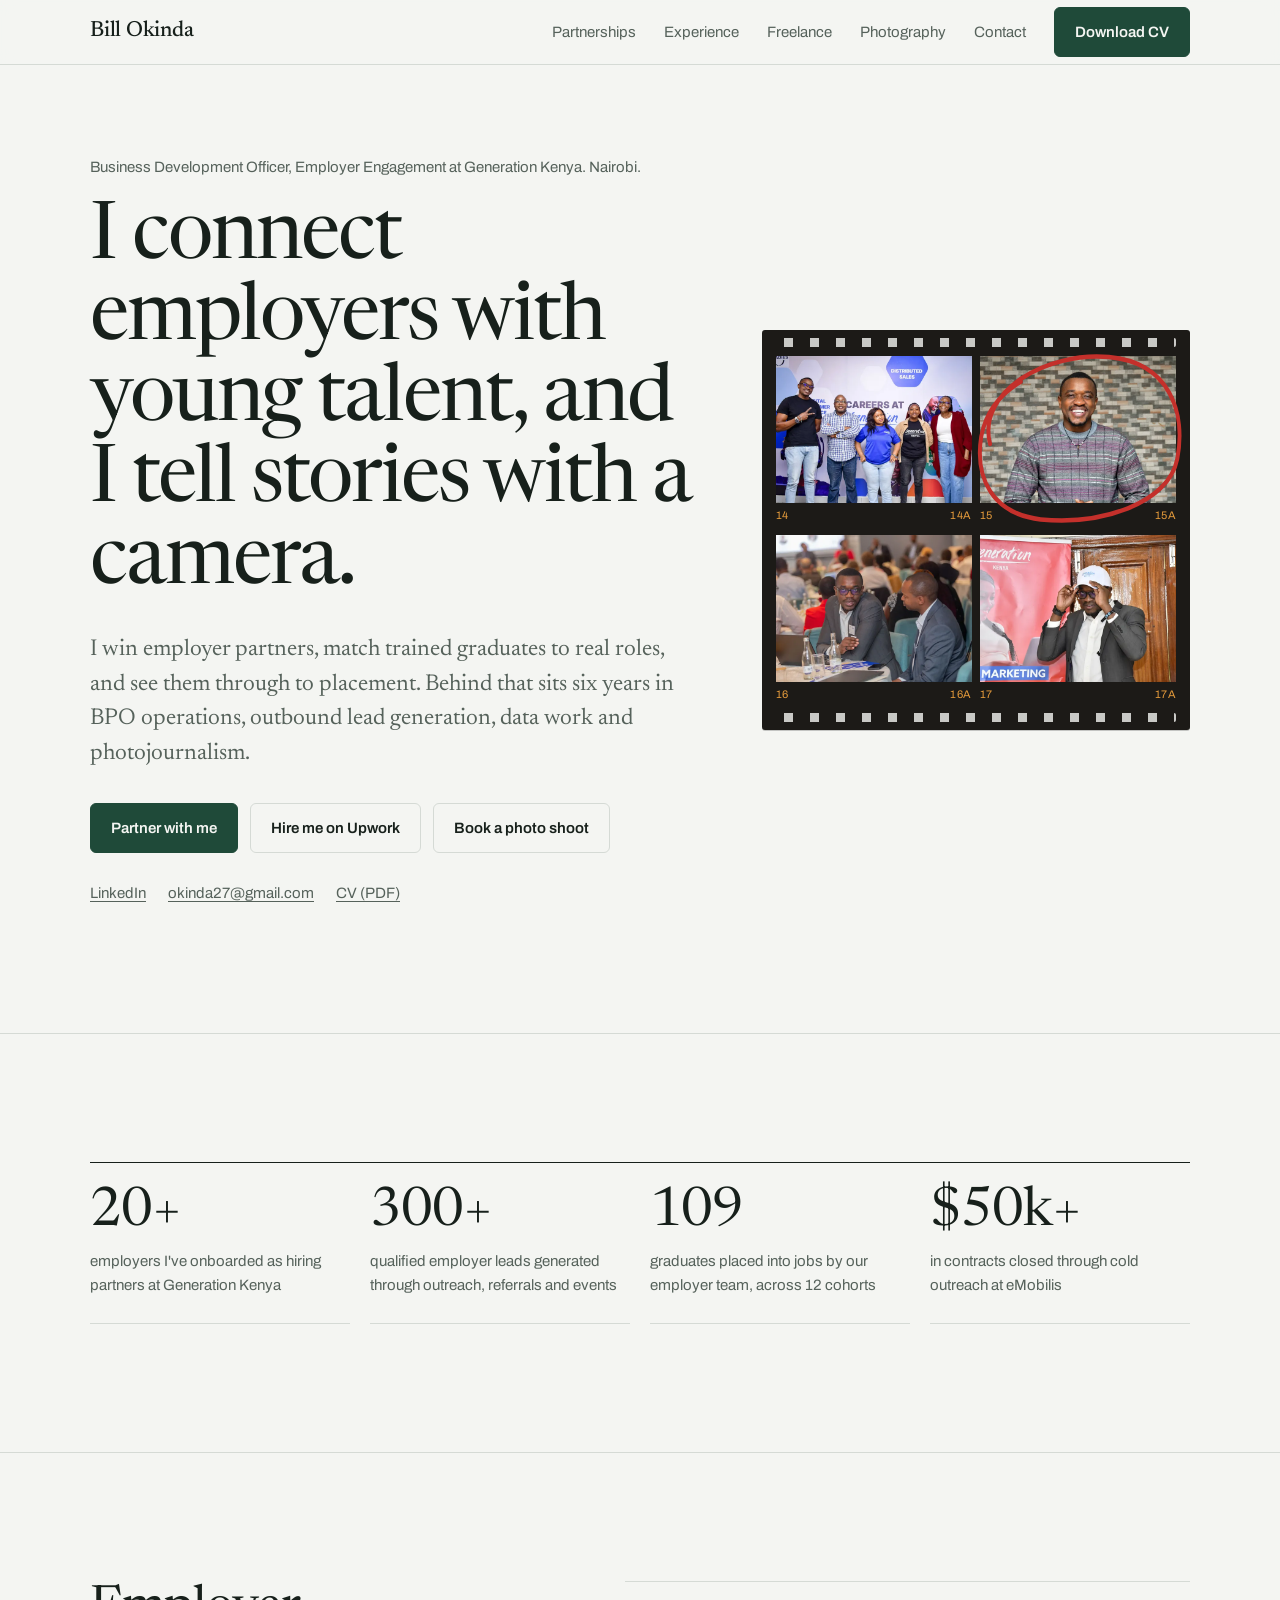
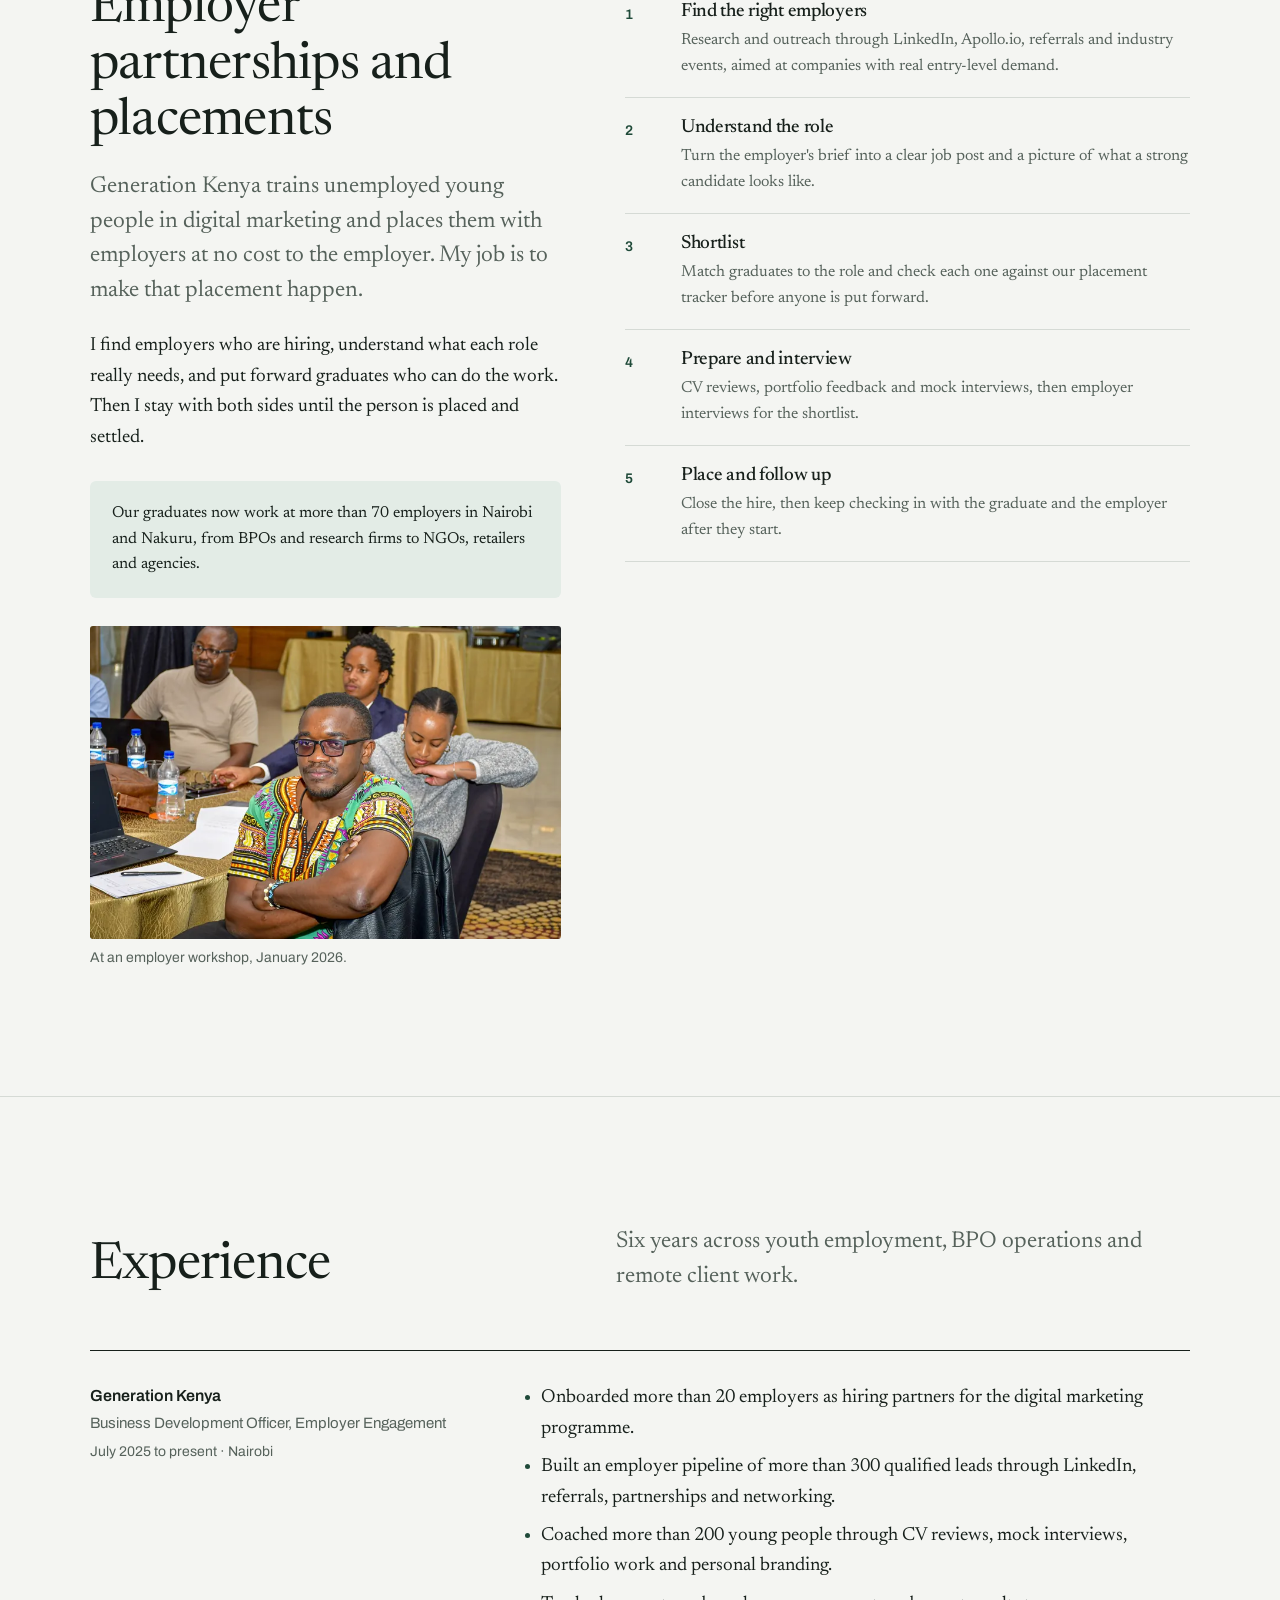
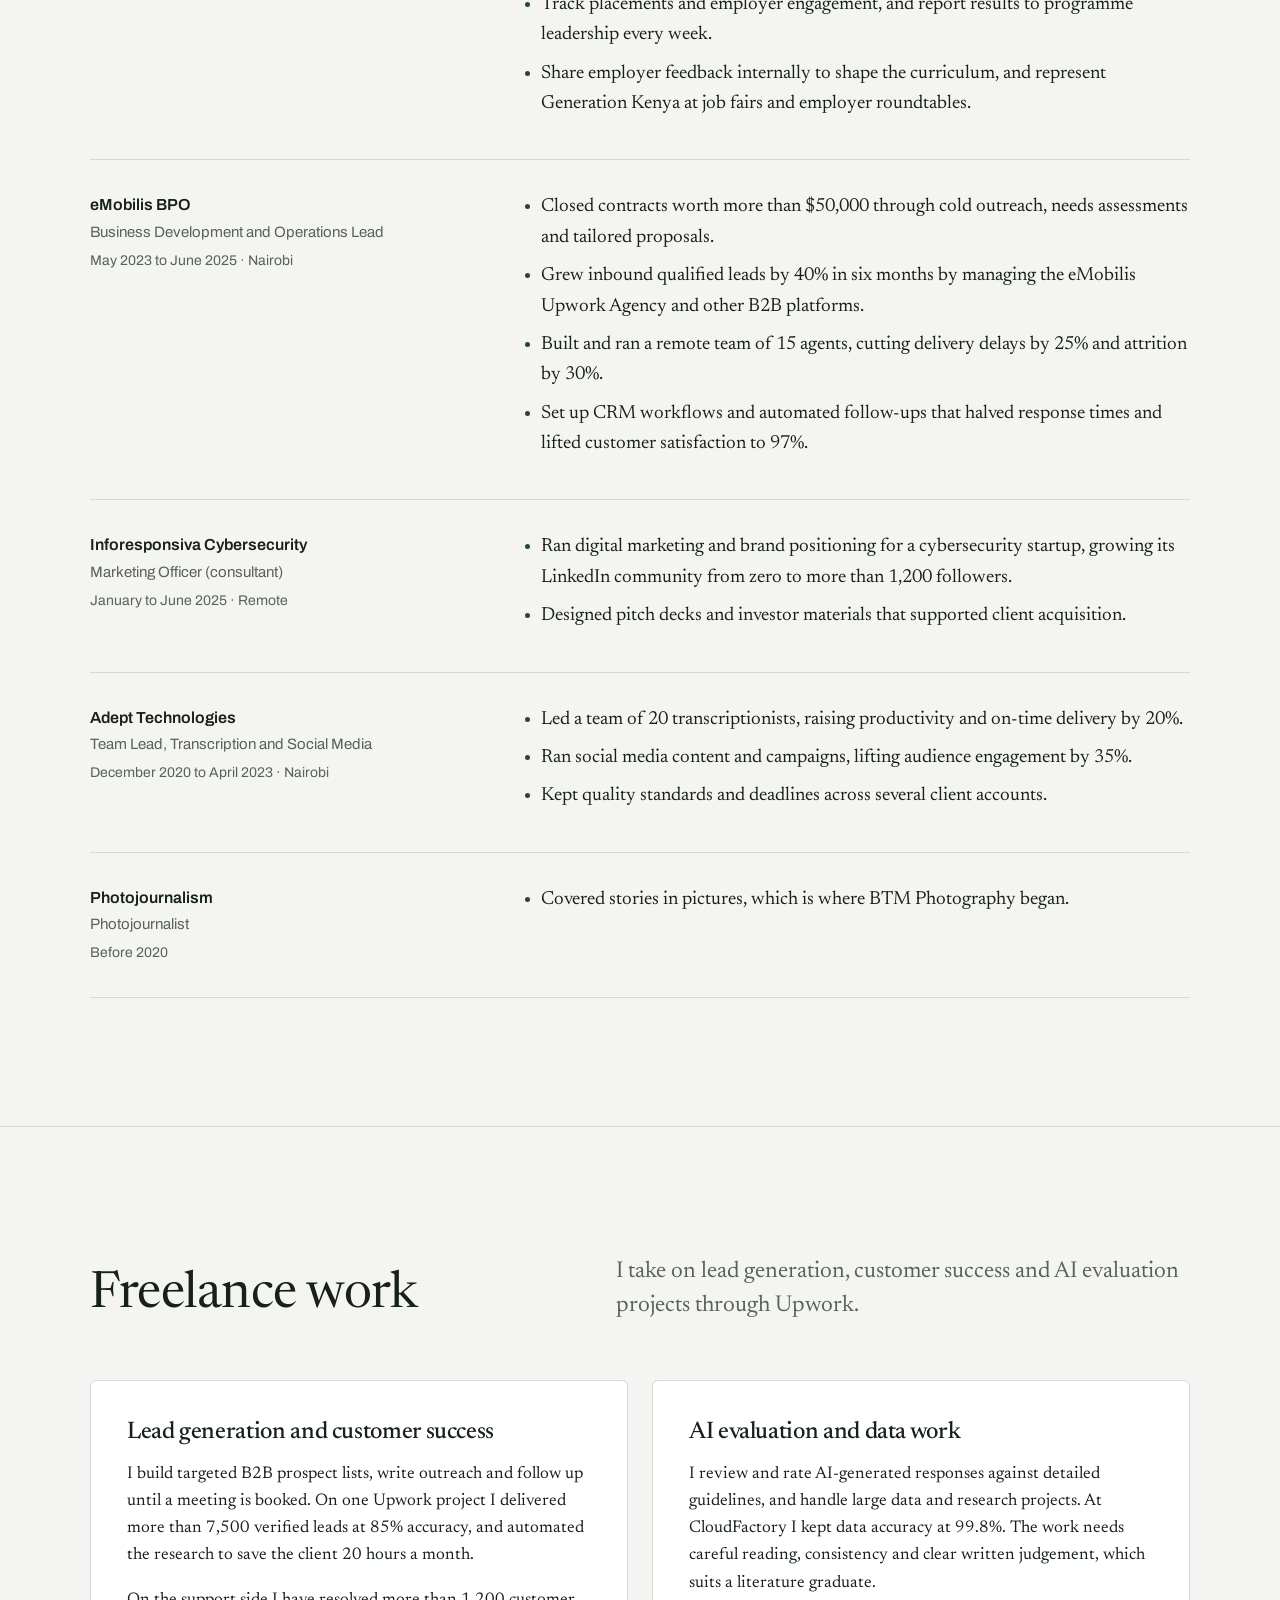
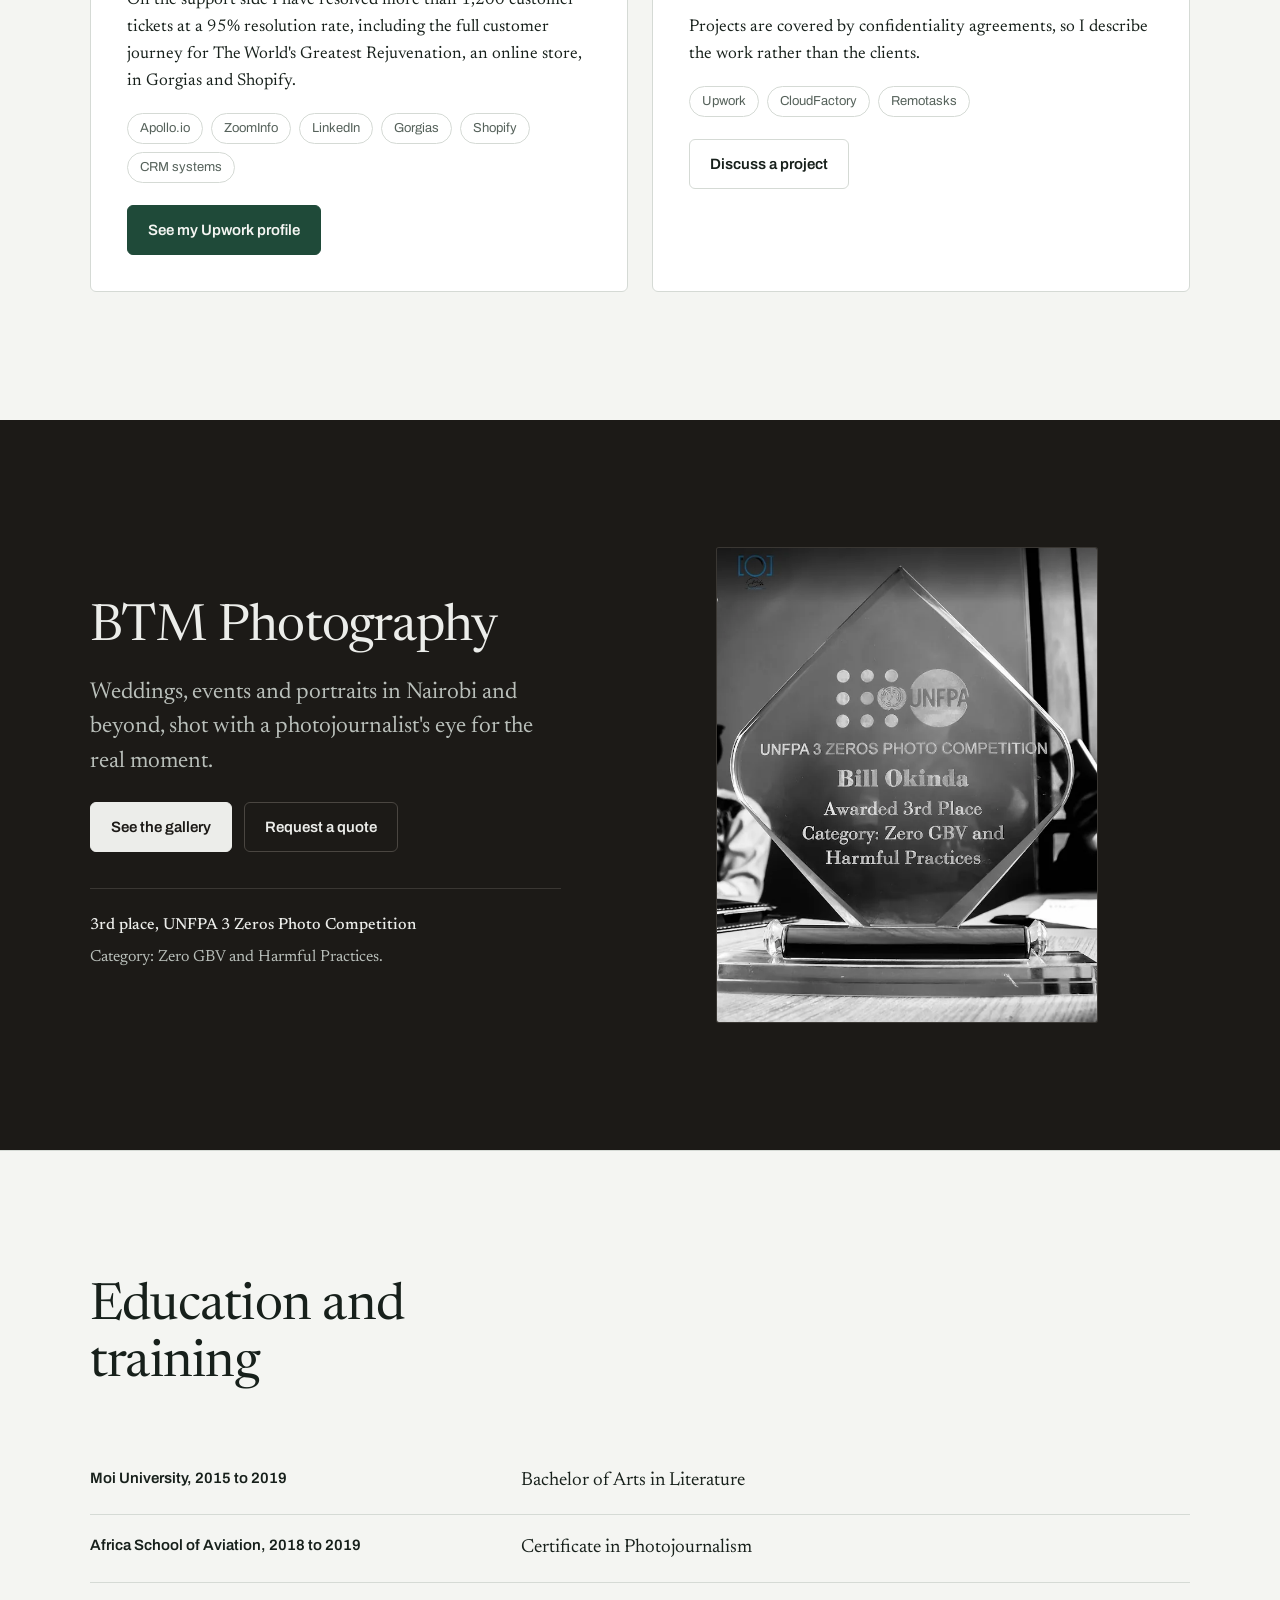
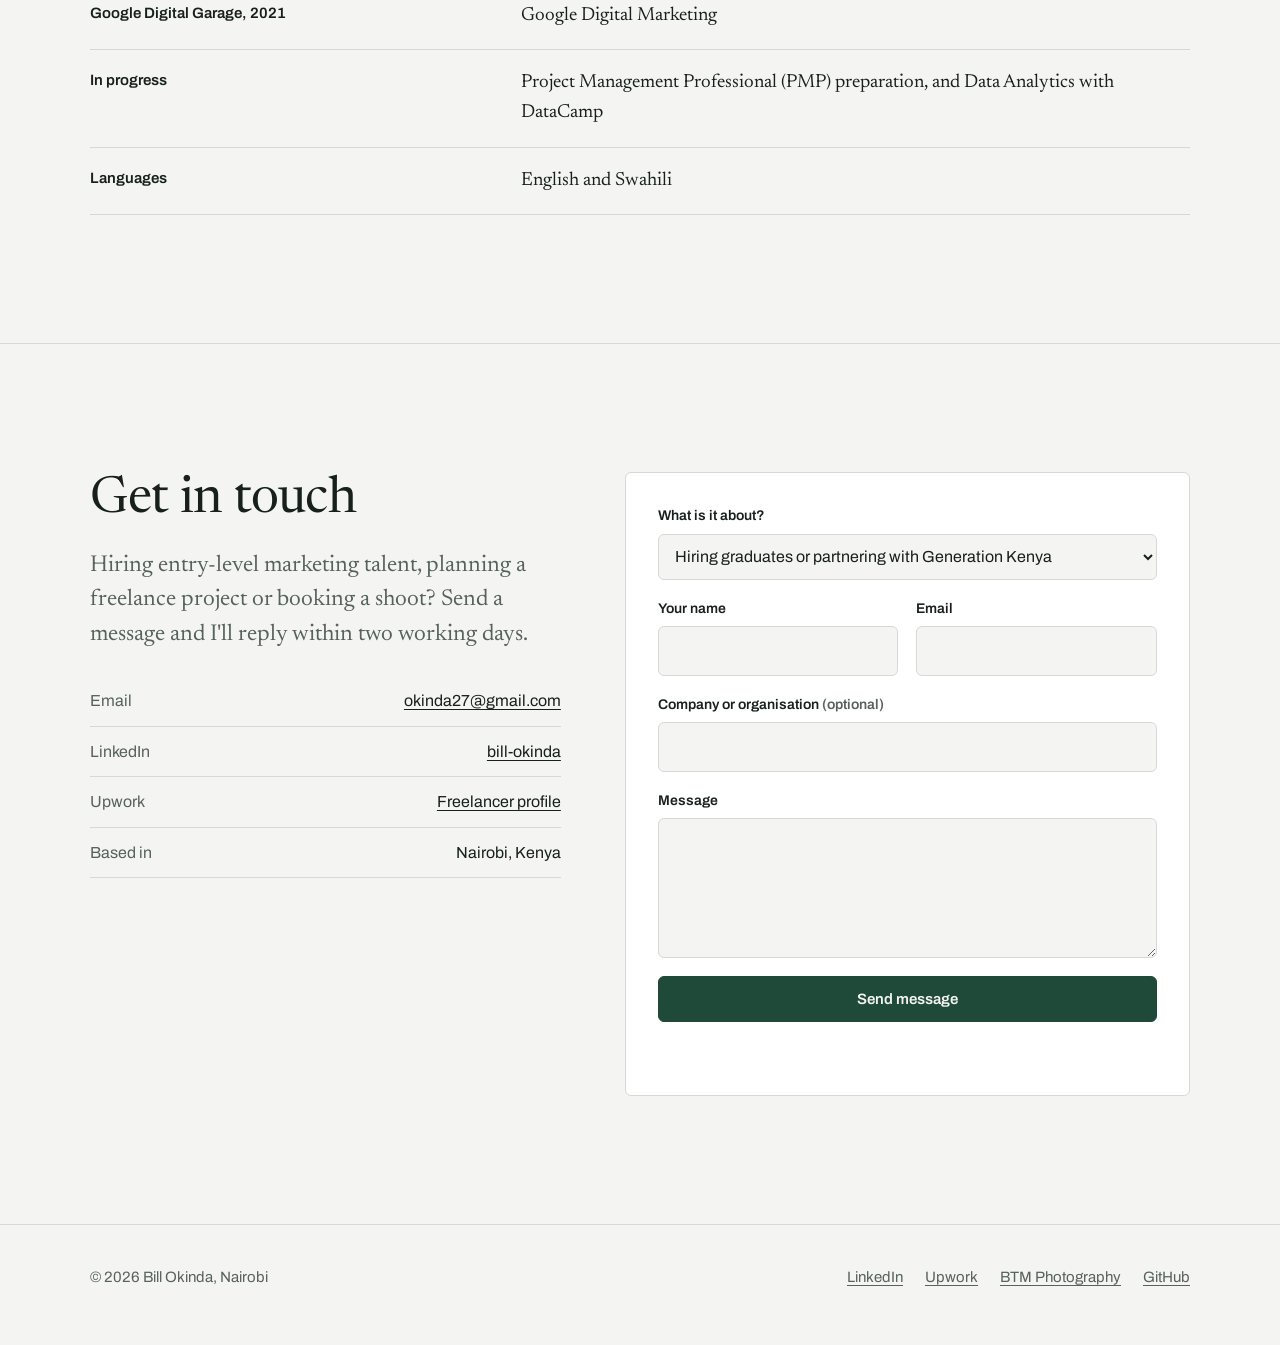
==== commit 4be3a23c: "Add real content from CV and tracker, real photos, CV download, UNFPA award Co-Authored-By: Claude O" ====
--- a/index.html
+++ b/index.html
@@ -69,7 +69,7 @@
         <div>
           <p class="hero-role">Business Development Officer, Employer Engagement at Generation Kenya. Nairobi.</p>
           <h1 id="hero-title">I connect employers with young talent, and I tell stories with a camera.</h1>
-          <p class="lede">I win employer partners, match trained graduates to real roles, and see them through to placement. Behind that sits a career in BPO operations, outbound lead generation, AI evaluation and photojournalism.</p>
+          <p class="lede">I win employer partners, match trained graduates to real roles, and see them through to placement. Behind that sits six years in BPO operations, outbound lead generation, data work and photojournalism.</p>
           <div class="btn-row">
             <a class="btn" href="#contact" data-topic="Hiring graduates or partnering with Generation Kenya">Partner with me</a>
             <a class="btn btn-quiet" href="https://www.upwork.com/freelancers/~012c4f7416079e3001" rel="noopener" target="_blank">Hire me on Upwork</a>
@@ -78,30 +78,31 @@
           <div class="hero-links">
             <a href="https://linkedin.com/in/bill-okinda-22b8b1bb" rel="noopener" target="_blank">LinkedIn</a>
             <a href="mailto:okinda27@gmail.com">okinda27@gmail.com</a>
-          </div>
-        </div>
-
-        <!-- Contact sheet: the headshot is the frame picked out in grease pencil -->
-        <div>
-          <div class="sheet" role="img" aria-label="A strip of photographs with Bill's portrait circled">
+            <a href="cv/Bill-Okinda-CV.pdf">CV (PDF)</a>
+          </div>
+        </div>
+
+        <!-- Contact sheet: the portrait is the frame picked out in grease pencil -->
+        <div>
+          <div class="sheet">
             <div class="sheet-grid">
               <figure class="frame">
-                <img src="assets/img/placeholders/gk-session.svg" alt="" width="1200" height="900">
+                <img src="assets/img/photos/gk-careers-team-640.webp" srcset="assets/img/photos/gk-careers-team-640.webp 640w, assets/img/photos/gk-careers-team-1200.webp 1200w" sizes="(min-width: 960px) 240px, 45vw" alt="Bill with colleagues at a Careers at Generation event" width="640" height="480">
                 <figcaption><span>14</span><span>14A</span></figcaption>
               </figure>
               <figure class="frame frame-pick">
-                <img src="assets/img/placeholders/headshot.svg" alt="Portrait of Bill Okinda" width="1200" height="900">
+                <img src="assets/img/photos/headshot-640.webp" srcset="assets/img/photos/headshot-640.webp 640w, assets/img/photos/headshot-1200.webp 1200w" sizes="(min-width: 960px) 240px, 45vw" alt="Portrait of Bill Okinda" width="640" height="480">
                 <svg class="mark" viewBox="0 0 133 100" preserveAspectRatio="none" aria-hidden="true">
                   <path d="M13.3 54 C 5.3 26, 47.9 5, 85.1 8 C 122.4 11, 131.7 38, 126.4 62 C 121.0 86, 79.8 97, 43.9 94 C 14.6 91, 4.0 72, 8.0 50 C 10.6 38, 18.6 28, 31.9 21" pathLength="100" fill="none" stroke="currentColor" stroke-width="2.4" stroke-linecap="round"/>
                 </svg>
                 <figcaption><span>15</span><span>15A</span></figcaption>
               </figure>
               <figure class="frame">
-                <img src="assets/img/placeholders/wedding-2.svg" alt="" width="1500" height="1000">
+                <img src="assets/img/photos/event-networking-640.webp" srcset="assets/img/photos/event-networking-640.webp 640w, assets/img/photos/event-networking-1200.webp 1200w" sizes="(min-width: 960px) 240px, 45vw" alt="Bill talking with a guest at a networking event" width="640" height="480">
                 <figcaption><span>16</span><span>16A</span></figcaption>
               </figure>
               <figure class="frame">
-                <img src="assets/img/placeholders/gk-graduates.svg" alt="" width="1200" height="900">
+                <img src="assets/img/photos/gk-graduation-640.webp" srcset="assets/img/photos/gk-graduation-640.webp 640w, assets/img/photos/gk-graduation-1200.webp 1200w" sizes="(min-width: 960px) 240px, 45vw" alt="Bill at a Generation Kenya digital marketing graduation" width="640" height="480">
                 <figcaption><span>17</span><span>17A</span></figcaption>
               </figure>
             </div>
@@ -114,11 +115,10 @@
     <section class="section" aria-labelledby="impact-title">
       <div class="wrap">
         <h2 id="impact-title" class="visually-hidden">Impact in numbers</h2>
-        <!-- Numbers to confirm before launch: see CHECKLIST.md -->
         <ul class="ledger">
-          <li><strong>20+</strong><span>employers onboarded as hiring partners at Generation Kenya</span></li>
-          <li><strong>300+</strong><span>employer leads researched, contacted and followed up</span></li>
-          <li><strong>200+</strong><span>young people coached on CVs and interviews</span></li>
+          <li><strong>20+</strong><span>employers I've onboarded as hiring partners at Generation Kenya</span></li>
+          <li><strong>300+</strong><span>qualified employer leads generated through outreach, referrals and events</span></li>
+          <li><strong>109</strong><span>graduates placed into jobs by our employer team, across 12 cohorts</span></li>
           <li><strong>$50k+</strong><span>in contracts closed through cold outreach at eMobilis</span></li>
         </ul>
       </div>
@@ -132,17 +132,21 @@
           <p class="lede" style="margin-top:20px">Generation Kenya trains unemployed young people in digital marketing and places them with employers at no cost to the employer. My job is to make that placement happen.</p>
           <p>I find employers who are hiring, understand what each role really needs, and put forward graduates who can do the work. Then I stay with both sides until the person is placed and settled.</p>
           <div class="sectors">
-            <p>Recent partners include NGOs, a coffee brand, a flexible-workspace company and consulting firms, hiring for marketing, research, field and call-centre roles.</p>
-          </div>
+            <p>Our graduates now work at more than 70 employers in Nairobi and Nakuru, from BPOs and research firms to NGOs, retailers and agencies.</p>
+          </div>
+          <figure class="inline-photo">
+            <img src="assets/img/photos/gk-workshop-800.webp" srcset="assets/img/photos/gk-workshop-800.webp 800w, assets/img/photos/gk-workshop-1400.webp 1400w" sizes="(min-width: 900px) 460px, 92vw" alt="Bill at a Generation Kenya employer workshop" width="800" height="533" loading="lazy">
+            <figcaption class="small">At an employer workshop, January 2026.</figcaption>
+          </figure>
         </div>
         <div>
           <h3 class="visually-hidden">How a placement happens</h3>
           <ol class="process">
-            <li><h3>Find the right employers</h3><p>Research and outreach through Apollo.io, LinkedIn and referrals, aimed at companies with real entry-level demand.</p></li>
-            <li><h3>Understand the role</h3><p>Turn the employer's brief into a clear job post and a list of what a strong candidate looks like.</p></li>
+            <li><h3>Find the right employers</h3><p>Research and outreach through LinkedIn, Apollo.io, referrals and industry events, aimed at companies with real entry-level demand.</p></li>
+            <li><h3>Understand the role</h3><p>Turn the employer's brief into a clear job post and a picture of what a strong candidate looks like.</p></li>
             <li><h3>Shortlist</h3><p>Match graduates to the role and check each one against our placement tracker before anyone is put forward.</p></li>
-            <li><h3>Assess and interview</h3><p>Run assessments and mock interviews, then schedule employer interviews for the shortlist.</p></li>
-            <li><h3>Place and follow up</h3><p>Close the hire and keep checking in with the graduate and the employer after they start.</p></li>
+            <li><h3>Prepare and interview</h3><p>CV reviews, portfolio feedback and mock interviews, then employer interviews for the shortlist.</p></li>
+            <li><h3>Place and follow up</h3><p>Close the hire, then keep checking in with the graduate and the employer after they start.</p></li>
           </ol>
         </div>
       </div>
@@ -153,58 +157,67 @@
       <div class="wrap">
         <div class="section-head">
           <h2 id="experience-title">Experience</h2>
-          <p class="lede">Operations, business development and client work, mostly with remote teams and platforms.</p>
+          <p class="lede">Six years across youth employment, BPO operations and remote client work.</p>
         </div>
         <div class="roles">
           <article class="role">
             <div>
               <div class="role-org">Generation Kenya</div>
               <div class="role-title">Business Development Officer, Employer Engagement</div>
-              <!-- <div class="role-when">2024 to present</div> -->
-            </div>
-            <ul>
-              <li>Build and manage employer partnerships for the digital marketing programme, from first outreach to signed hiring commitment.</li>
-              <li>Match graduates to open roles, run shortlists, assessments and interview scheduling, and track every placement.</li>
-              <li>Coach candidates one to one on CVs, interviews and their first weeks at work.</li>
-              <li>Report placement results and employer pipeline to programme leadership every week.</li>
-            </ul>
-          </article>
-          <article class="role">
-            <div>
-              <div class="role-org">eMobilis</div>
-              <div class="role-title">BPO Operations and Platform Lead</div>
-            </div>
-            <ul>
-              <li>Managed the eMobilis Upwork Agency and other remote B2B platforms, keeping the profile strong and projects on track.</li>
-              <li>Closed more than $50,000 in contracts through cold outreach.</li>
-              <li>Coordinated project delivery end to end with supervisors, holding a 97% customer satisfaction score.</li>
+              <div class="role-when">July 2025 to present · Nairobi</div>
+            </div>
+            <ul>
+              <li>Onboarded more than 20 employers as hiring partners for the digital marketing programme.</li>
+              <li>Built an employer pipeline of more than 300 qualified leads through LinkedIn, referrals, partnerships and networking.</li>
+              <li>Coached more than 200 young people through CV reviews, mock interviews, portfolio work and personal branding.</li>
+              <li>Track placements and employer engagement, and report results to programme leadership every week.</li>
+              <li>Share employer feedback internally to shape the curriculum, and represent Generation Kenya at job fairs and employer roundtables.</li>
+            </ul>
+          </article>
+          <article class="role">
+            <div>
+              <div class="role-org">eMobilis BPO</div>
+              <div class="role-title">Business Development and Operations Lead</div>
+              <div class="role-when">May 2023 to June 2025 · Nairobi</div>
+            </div>
+            <ul>
+              <li>Closed contracts worth more than $50,000 through cold outreach, needs assessments and tailored proposals.</li>
+              <li>Grew inbound qualified leads by 40% in six months by managing the eMobilis Upwork Agency and other B2B platforms.</li>
+              <li>Built and ran a remote team of 15 agents, cutting delivery delays by 25% and attrition by 30%.</li>
+              <li>Set up CRM workflows and automated follow-ups that halved response times and lifted customer satisfaction to 97%.</li>
+            </ul>
+          </article>
+          <article class="role">
+            <div>
+              <div class="role-org">Inforesponsiva Cybersecurity</div>
+              <div class="role-title">Marketing Officer (consultant)</div>
+              <div class="role-when">January to June 2025 · Remote</div>
+            </div>
+            <ul>
+              <li>Ran digital marketing and brand positioning for a cybersecurity startup, growing its LinkedIn community from zero to more than 1,200 followers.</li>
+              <li>Designed pitch decks and investor materials that supported client acquisition.</li>
             </ul>
           </article>
           <article class="role">
             <div>
               <div class="role-org">Adept Technologies</div>
-              <div class="role-title">BPO Operations, Team Lead</div>
-            </div>
-            <ul>
-              <li>Led a BPO team day to day: delivery, quality and keeping the team working well together.</li>
-            </ul>
-          </article>
-          <article class="role">
-            <div>
-              <div class="role-org">Freelance</div>
-              <div class="role-title">Customer success and outbound lead generation</div>
-            </div>
-            <ul>
-              <li>Ran customer support and outreach for e-commerce and B2B clients, and delegated work to other freelancers when projects grew.</li>
+              <div class="role-title">Team Lead, Transcription and Social Media</div>
+              <div class="role-when">December 2020 to April 2023 · Nairobi</div>
+            </div>
+            <ul>
+              <li>Led a team of 20 transcriptionists, raising productivity and on-time delivery by 20%.</li>
+              <li>Ran social media content and campaigns, lifting audience engagement by 35%.</li>
+              <li>Kept quality standards and deadlines across several client accounts.</li>
             </ul>
           </article>
           <article class="role">
             <div>
               <div class="role-org">Photojournalism</div>
               <div class="role-title">Photojournalist</div>
-            </div>
-            <ul>
-              <li>Covered stories in pictures, which is where BTM Photography started.</li>
+              <div class="role-when">Before 2020</div>
+            </div>
+            <ul>
+              <li>Covered stories in pictures, which is where BTM Photography began.</li>
             </ul>
           </article>
         </div>
@@ -221,16 +234,16 @@
         <div class="pair">
           <article class="panel">
             <h3>Lead generation and customer success</h3>
-            <p>For The World's Greatest Rejuvenation, an online store, I handled the whole customer journey: resolving orders and complaints in Gorgias and Shopify, and running cold outreach to bring in new business.</p>
-            <p>For B2B clients I build targeted prospect lists, write outreach sequences and follow up until a meeting is booked.</p>
+            <p>I build targeted B2B prospect lists, write outreach and follow up until a meeting is booked. On one Upwork project I delivered more than 7,500 verified leads at 85% accuracy, and automated the research to save the client 20 hours a month.</p>
+            <p>On the support side I have resolved more than 1,200 customer tickets at a 95% resolution rate, including the full customer journey for The World's Greatest Rejuvenation, an online store, in Gorgias and Shopify.</p>
             <ul class="tools" aria-label="Tools">
-              <li>Apollo.io</li><li>ZoomInfo</li><li>Gorgias</li><li>Shopify</li><li>LinkedIn</li>
+              <li>Apollo.io</li><li>ZoomInfo</li><li>LinkedIn</li><li>Gorgias</li><li>Shopify</li><li>CRM systems</li>
             </ul>
             <a class="btn" href="https://www.upwork.com/freelancers/~012c4f7416079e3001" rel="noopener" target="_blank">See my Upwork profile</a>
           </article>
           <article class="panel" id="ai">
             <h3>AI evaluation and data work</h3>
-            <p>I review and rate AI-generated responses against detailed guidelines, and label data used to train models. The work demands careful reading, consistency and clear written judgement, which suits a literature graduate.</p>
+            <p>I review and rate AI-generated responses against detailed guidelines, and handle large data and research projects. At CloudFactory I kept data accuracy at 99.8%. The work needs careful reading, consistency and clear written judgement, which suits a literature graduate.</p>
             <p>Projects are covered by confidentiality agreements, so I describe the work rather than the clients.</p>
             <ul class="tools" aria-label="Platforms">
               <li>Upwork</li><li>CloudFactory</li><li>Remotasks</li>
@@ -252,17 +265,13 @@
             <a class="btn btn-quiet" href="photography/#book">Request a quote</a>
           </div>
           <div class="award">
-            <p><strong style="color:#ECEDEA;font-weight:500">3rd place, UNFPA photo campaign on gender-based violence.</strong></p>
-            <p>A picture made to help people see what is too often kept quiet.</p>
-          </div>
-        </div>
-        <div class="sheet">
-          <div class="sheet-grid">
-            <figure class="frame"><img src="assets/img/placeholders/wedding-2.svg" alt="Wedding photograph by BTM Photography" width="1500" height="1000" loading="lazy"><figcaption><span>3</span><span>3A</span></figcaption></figure>
-            <figure class="frame"><img src="assets/img/placeholders/event-1.svg" alt="Event photograph by BTM Photography" width="1500" height="1000" loading="lazy"><figcaption><span>4</span><span>4A</span></figcaption></figure>
-            <figure class="frame"><img src="assets/img/placeholders/doc-1.svg" alt="Documentary photograph by Bill Okinda" width="1500" height="1000" loading="lazy"><figcaption><span>5</span><span>5A</span></figcaption></figure>
-          </div>
-        </div>
+            <p><strong style="color:#ECEDEA;font-weight:500">3rd place, UNFPA 3 Zeros Photo Competition</strong></p>
+            <p>Category: Zero GBV and Harmful Practices.</p>
+          </div>
+        </div>
+        <figure class="award-photo">
+          <img src="assets/img/photos/unfpa-award-660.webp" alt="Glass award engraved: UNFPA 3 Zeros Photo Competition, Bill Okinda, Awarded 3rd Place, Category: Zero GBV and Harmful Practices" width="660" height="824" loading="lazy">
+        </figure>
       </div>
     </section>
 
@@ -270,11 +279,14 @@
     <section class="section" id="education" aria-labelledby="education-title">
       <div class="wrap">
         <div class="section-head">
-          <h2 id="education-title">Education</h2>
+          <h2 id="education-title">Education and training</h2>
         </div>
         <dl class="facts">
-          <div><dt>Moi University</dt><dd>Bachelor of Arts in Literature</dd></div>
-          <div><dt>In progress</dt><dd>Studying for the Project Management Professional (PMP) certification</dd></div>
+          <div><dt>Moi University, 2015 to 2019</dt><dd>Bachelor of Arts in Literature</dd></div>
+          <div><dt>Africa School of Aviation, 2018 to 2019</dt><dd>Certificate in Photojournalism</dd></div>
+          <div><dt>Google Digital Garage, 2021</dt><dd>Google Digital Marketing</dd></div>
+          <div><dt>In progress</dt><dd>Project Management Professional (PMP) preparation, and Data Analytics with DataCamp</dd></div>
+          <div><dt>Languages</dt><dd>English and Swahili</dd></div>
         </dl>
       </div>
     </section>
--- a/assets/css/site.css
+++ b/assets/css/site.css
@@ -251,10 +251,6 @@
 /* ---------- Photography teaser ---------- */
 .teaser { background: var(--film); color: #ECEDEA; border-top: 0; }
 .teaser .lede { color: #B9BFBA; }
-.teaser .sheet { align-self: center; padding-left: 0; padding-right: 0; background: transparent; box-shadow: none; }
-.teaser .sheet::before, .teaser .sheet::after { left: 0; right: 0; }
-.teaser .sheet-grid { grid-template-columns: repeat(3, 1fr); }
-@media (max-width: 640px) { .teaser .sheet-grid { grid-template-columns: repeat(2, 1fr); } .teaser .sheet-grid .frame:nth-child(3) { display: none; } }
 .award { display: grid; gap: 6px; margin-top: 36px; padding-top: 24px; border-top: 1px solid #3A3733; max-width: 60ch; }
 .award p { margin: 0; color: #B9BFBA; font-size: 1rem; }
 .teaser .btn { background: #ECEDEA; color: var(--film); border-color: #ECEDEA; }
@@ -333,3 +329,11 @@
 dialog.lightbox img { max-height: 82vh; width: auto; margin: 0 auto; }
 dialog.lightbox p { font-family: var(--sans); font-size: 0.9375rem; text-align: center; margin: 12px auto 0; color: #C9CECA; }
 .lb-close { position: fixed; top: 14px; right: 14px; width: 44px; height: 44px; border-radius: 50%; border: 1px solid #555; background: #1B1E1C; color: #ECEDEA; font-size: 1.5rem; line-height: 1; cursor: pointer; }
+
+/* ---------- Photos inside sections ---------- */
+.inline-photo { margin: 28px 0 0; }
+.inline-photo img { width: 100%; border-radius: 3px; }
+.inline-photo figcaption { margin-top: 8px; }
+.award-photo { margin: 0; justify-self: center; width: min(100%, 380px); position: relative; }
+.award-photo img { width: 100%; border-radius: 2px; box-shadow: 0 0 0 1px #3A3733; }
+.teaser .two-col { align-items: center; }
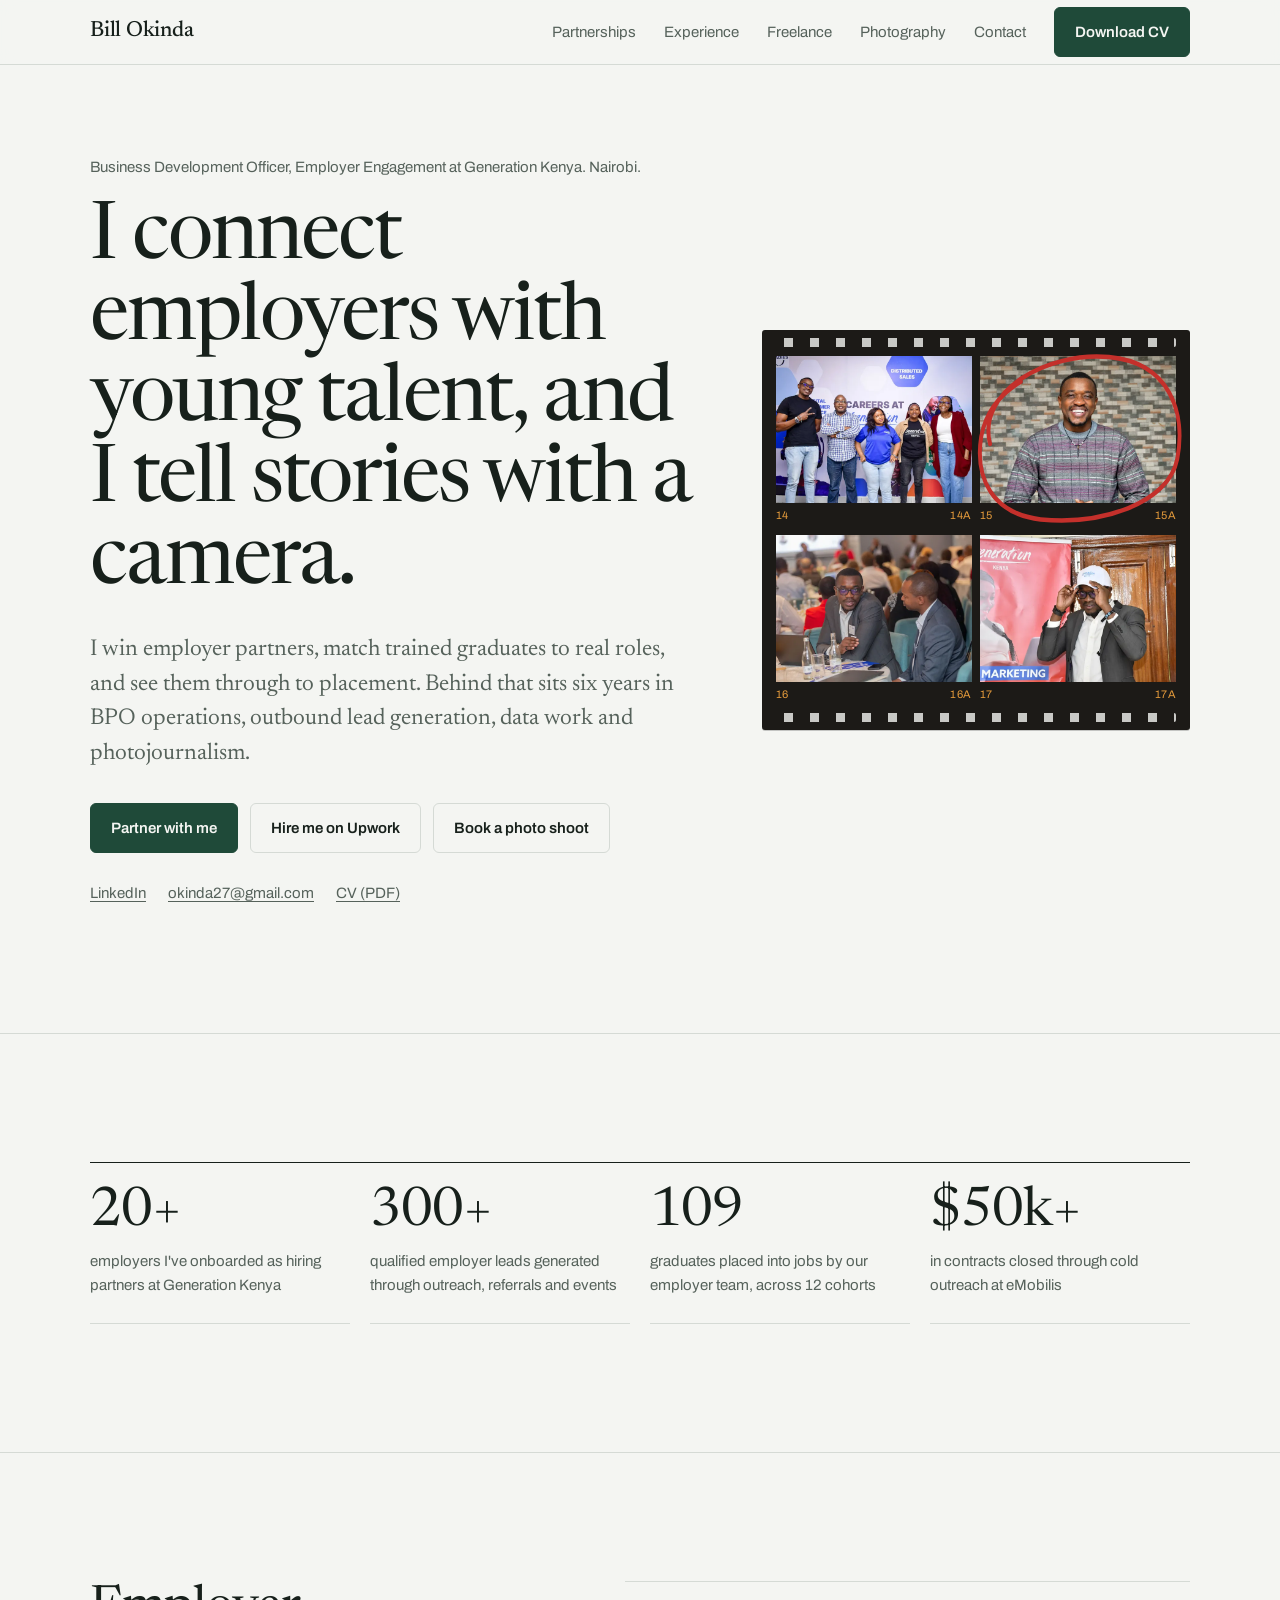
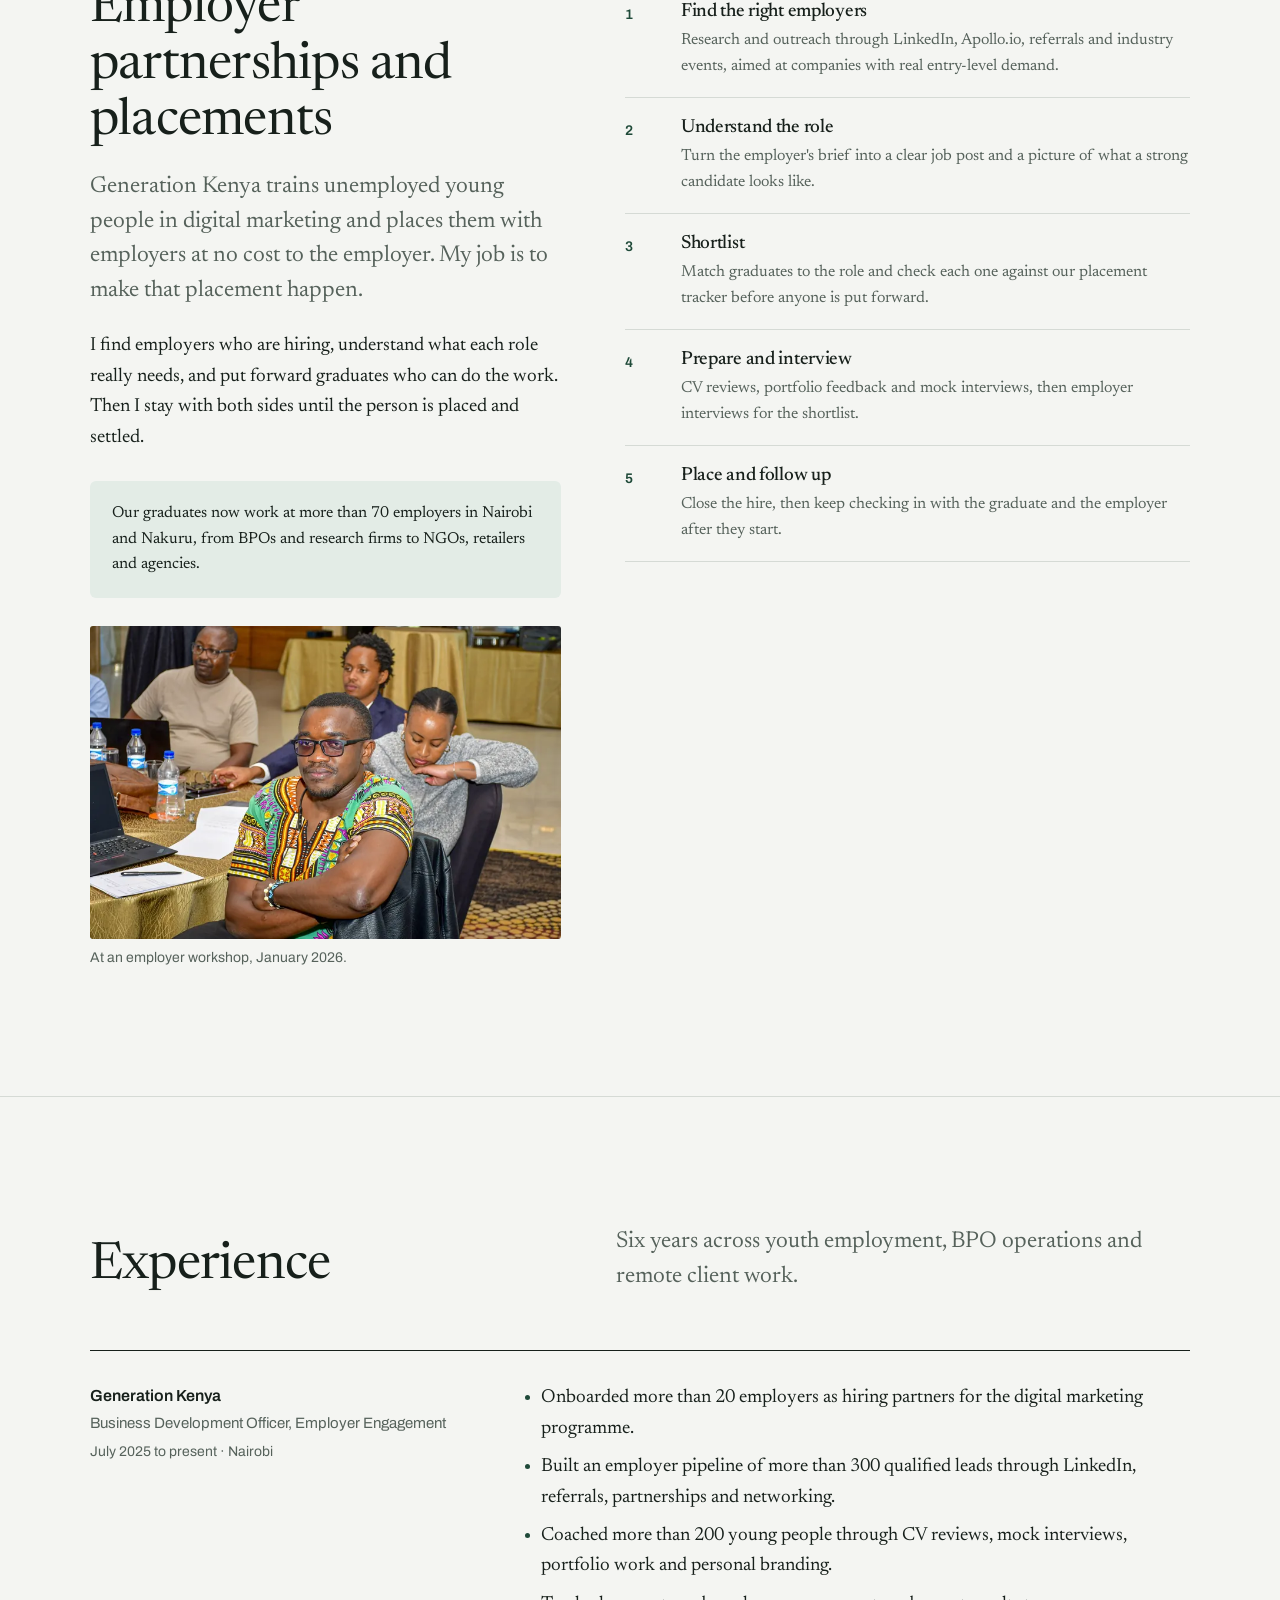
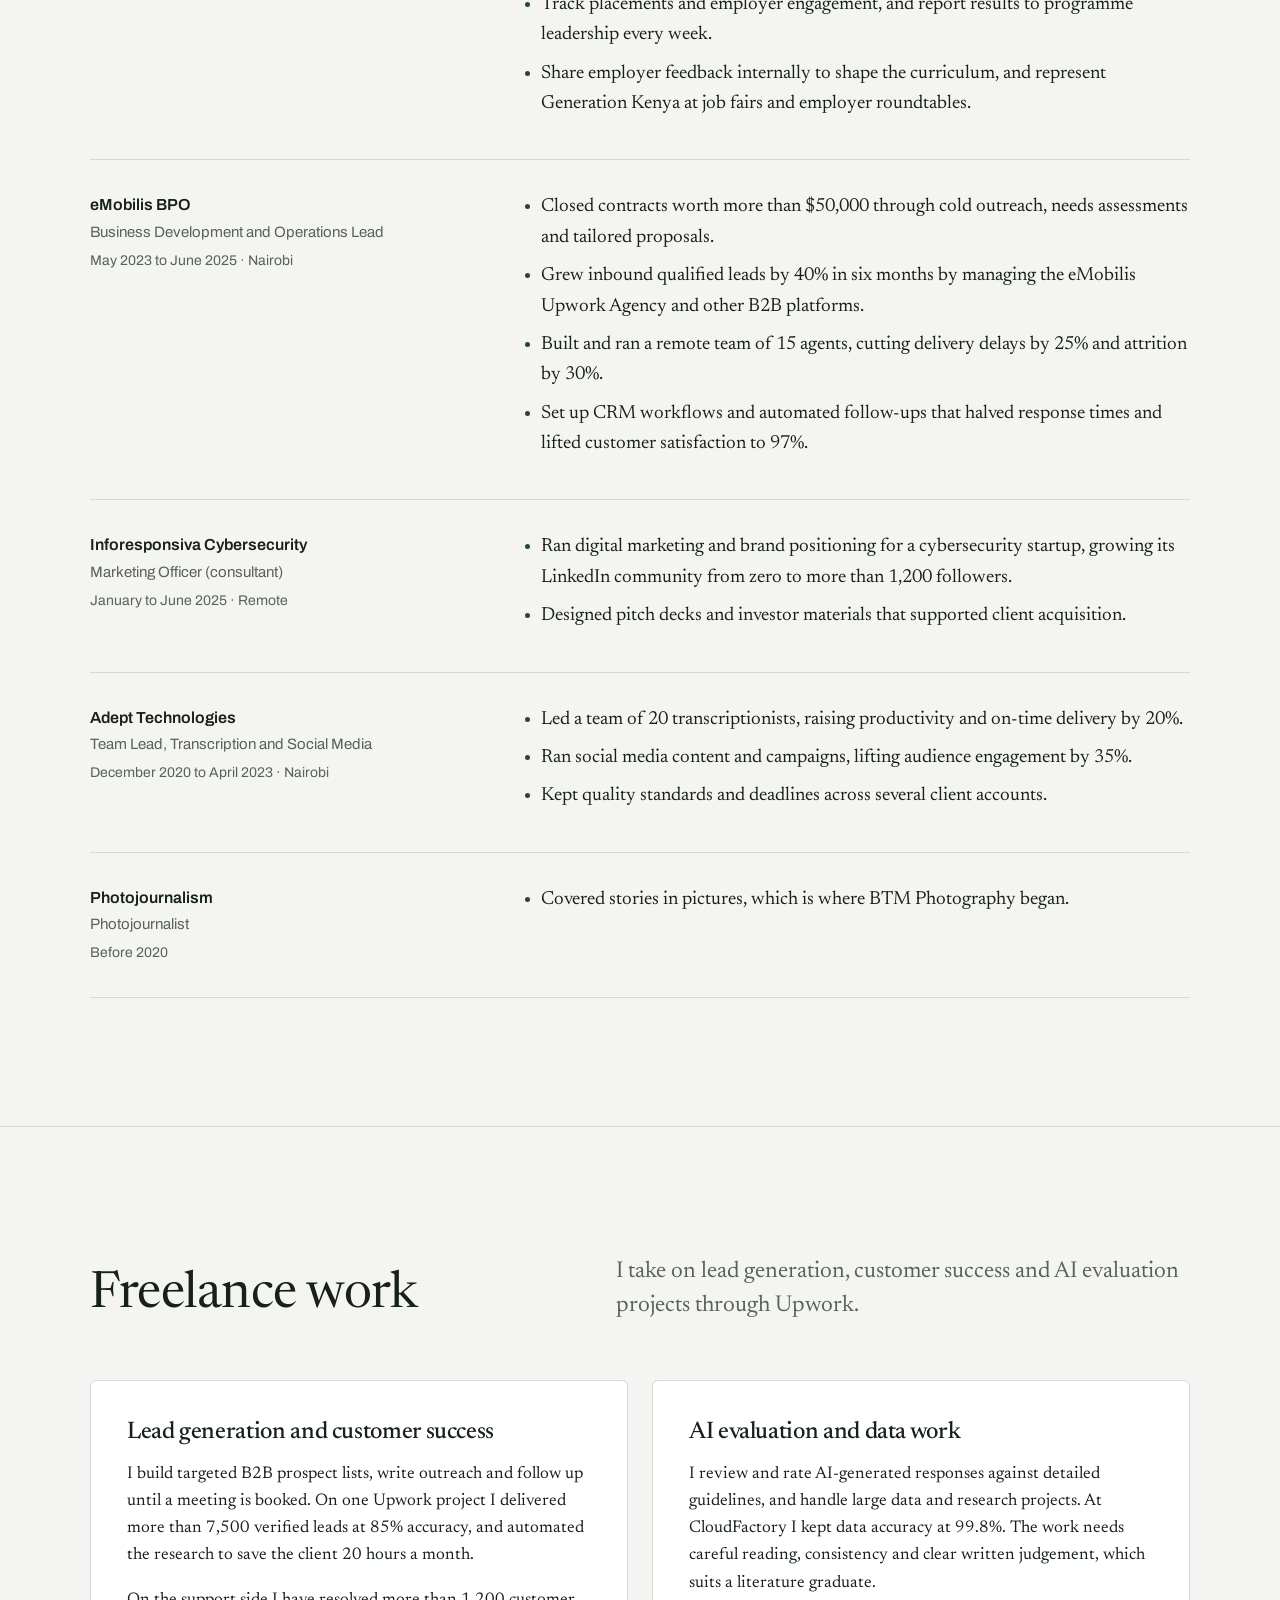
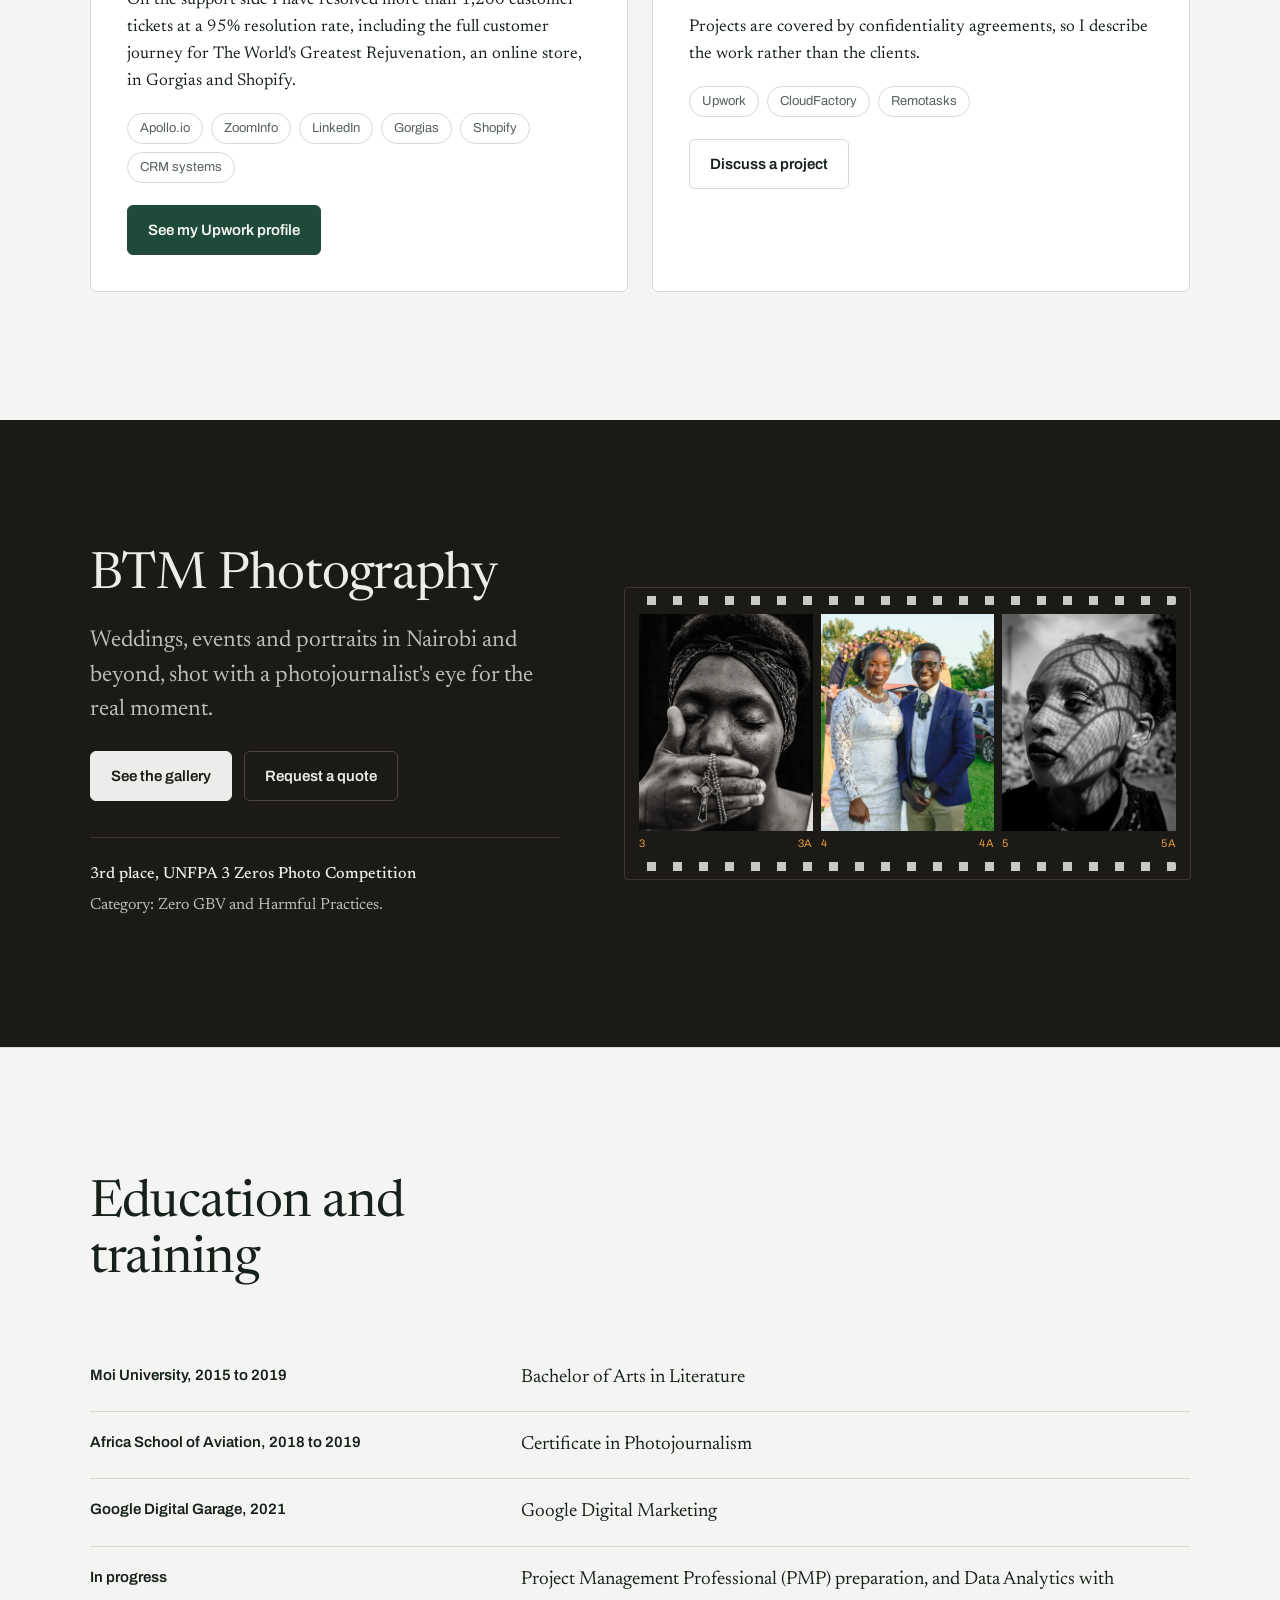
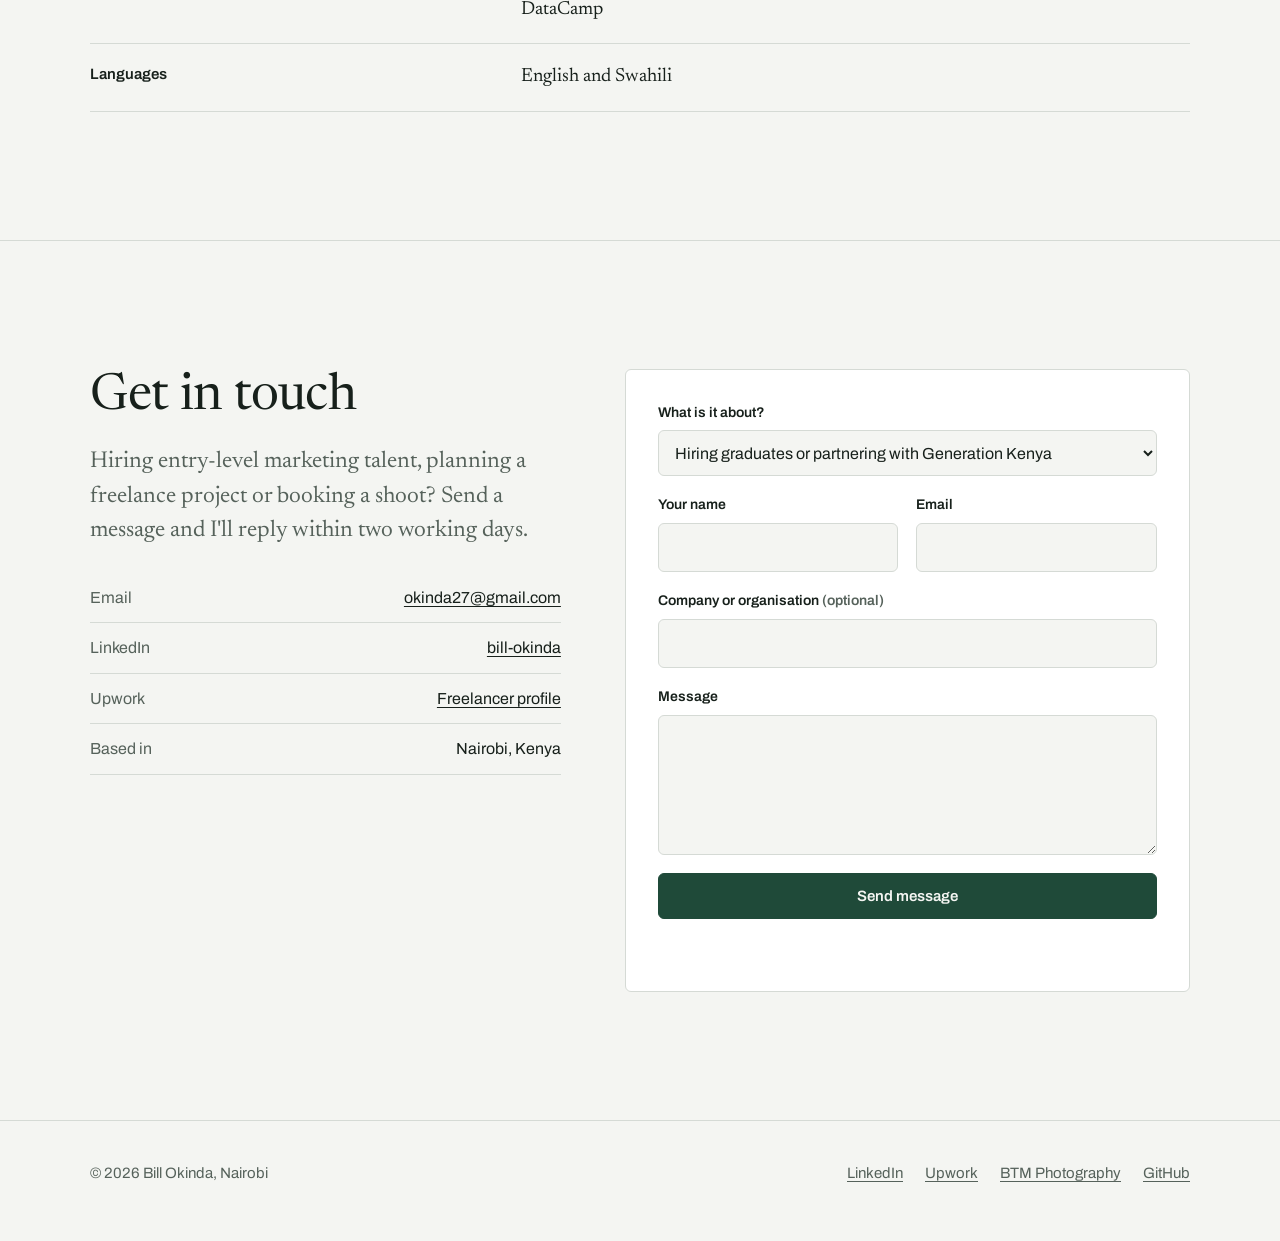
==== commit 135aee2e: "Fill BTM gallery with 26 real photos, film-strip teaser on home page Co-Authored-By: Claude Opus 5.5" ====
--- a/index.html
+++ b/index.html
@@ -269,9 +269,13 @@
             <p>Category: Zero GBV and Harmful Practices.</p>
           </div>
         </div>
-        <figure class="award-photo">
-          <img src="assets/img/photos/unfpa-award-660.webp" alt="Glass award engraved: UNFPA 3 Zeros Photo Competition, Bill Okinda, Awarded 3rd Place, Category: Zero GBV and Harmful Practices" width="660" height="824" loading="lazy">
-        </figure>
+        <div class="sheet sheet-tall">
+          <div class="sheet-grid">
+              <figure class="frame"><img src="assets/img/btm/btm-25-documentary-720.webp" alt="Silence series: a woman covers her mouth, a rosary wound through her fingers" loading="lazy"><figcaption><span>3</span><span>3A</span></figcaption></figure>
+              <figure class="frame"><img src="assets/img/btm/btm-02-wedding-720.webp" alt="Bride and groom under a floral arch" loading="lazy"><figcaption><span>4</span><span>4A</span></figcaption></figure>
+              <figure class="frame"><img src="assets/img/btm/btm-10-portrait-720.webp" alt="Black and white portrait with a lattice of shadow across the face" loading="lazy"><figcaption><span>5</span><span>5A</span></figcaption></figure>
+          </div>
+        </div>
       </div>
     </section>
 
--- a/assets/css/site.css
+++ b/assets/css/site.css
@@ -337,3 +337,6 @@
 .award-photo { margin: 0; justify-self: center; width: min(100%, 380px); position: relative; }
 .award-photo img { width: 100%; border-radius: 2px; box-shadow: 0 0 0 1px #3A3733; }
 .teaser .two-col { align-items: center; }
+.sheet-tall .sheet-grid { grid-template-columns: repeat(3, 1fr); }
+.sheet-tall .frame img { aspect-ratio: 4 / 5; }
+.teaser .sheet { box-shadow: 0 0 0 1px #3A3733; }
